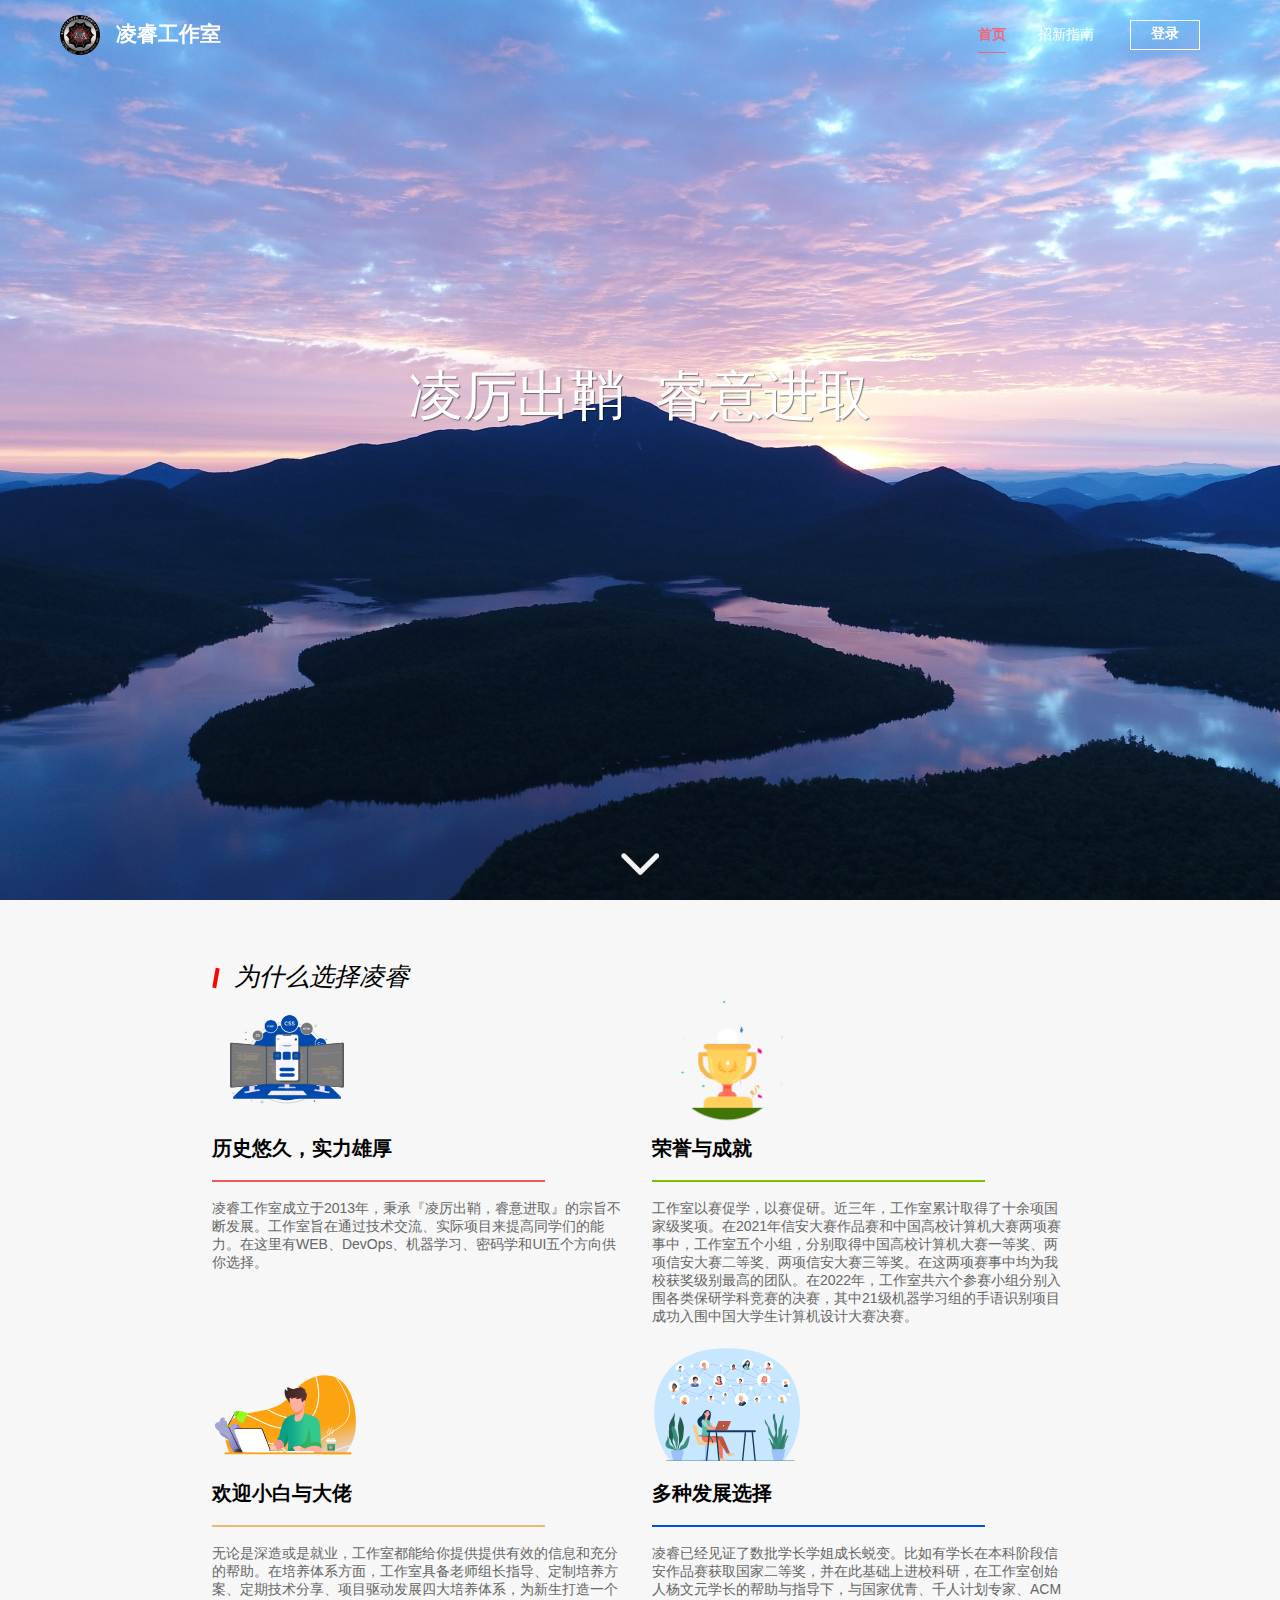
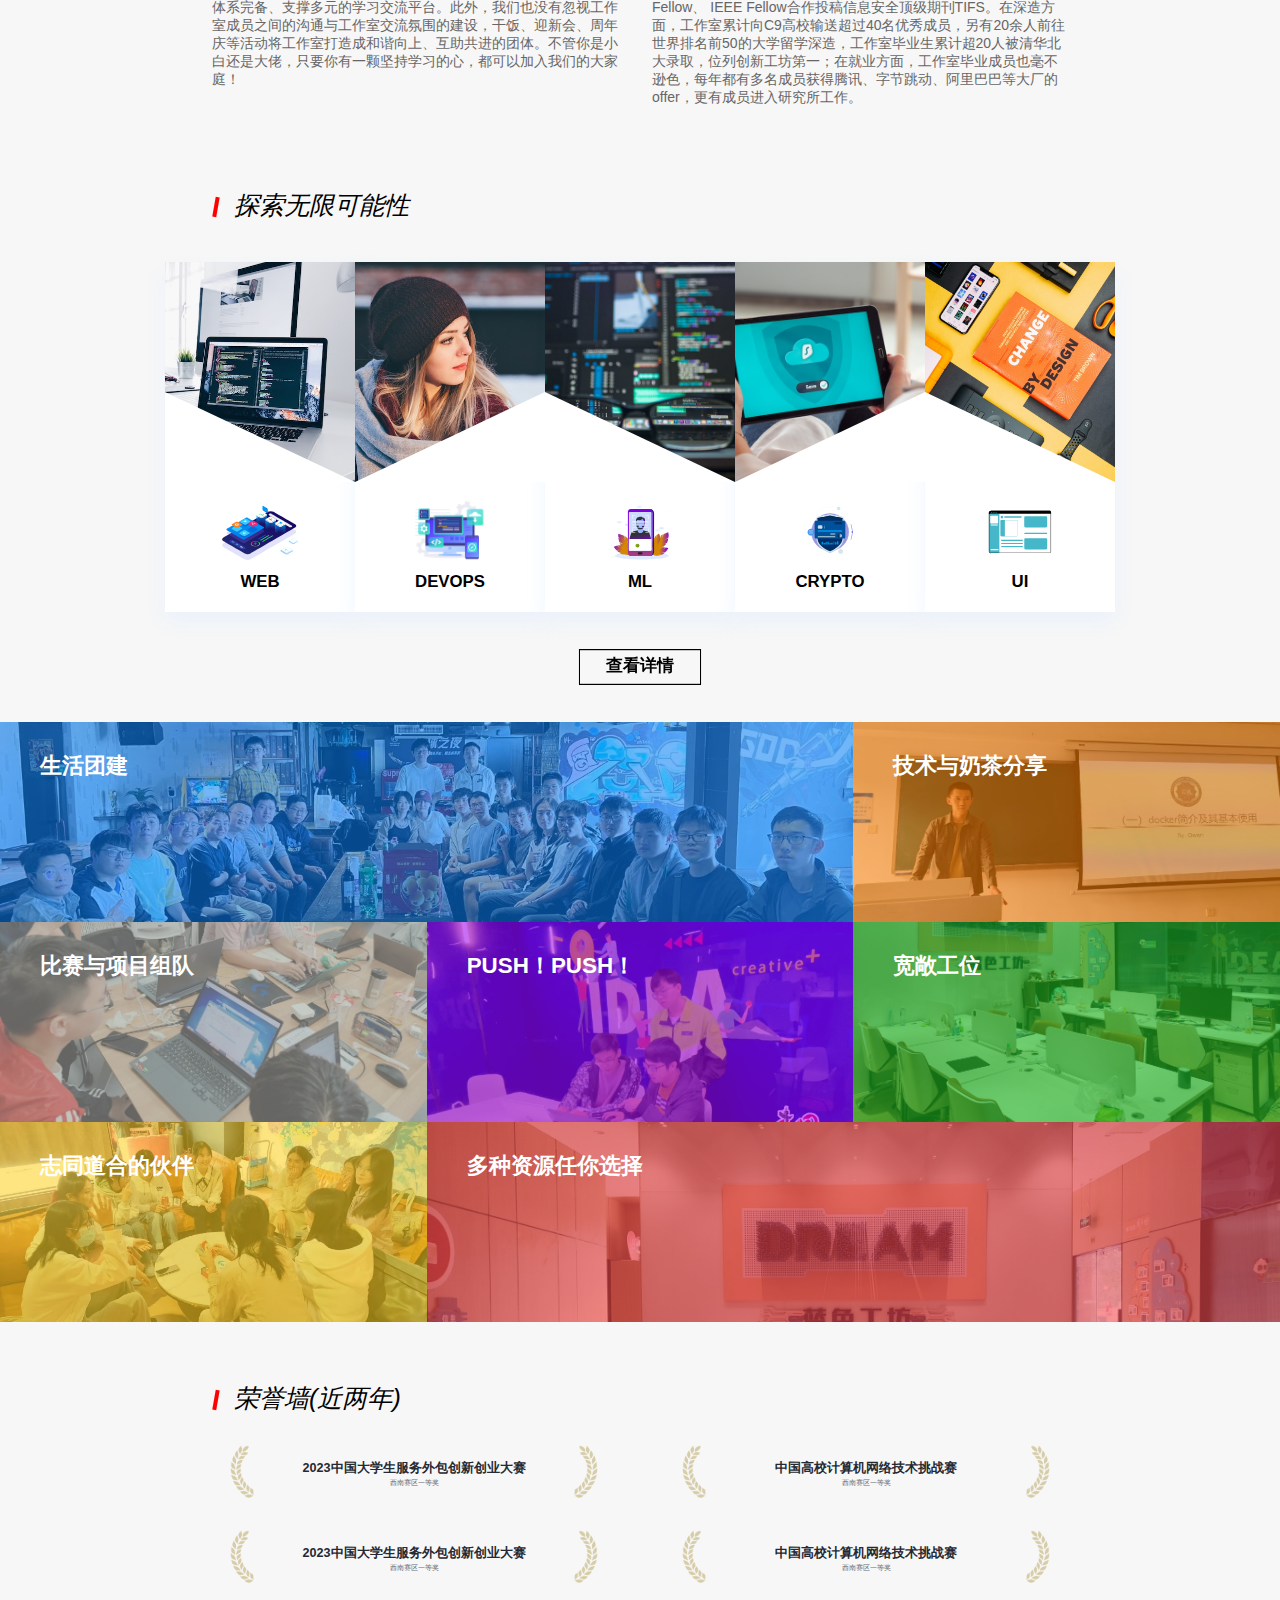
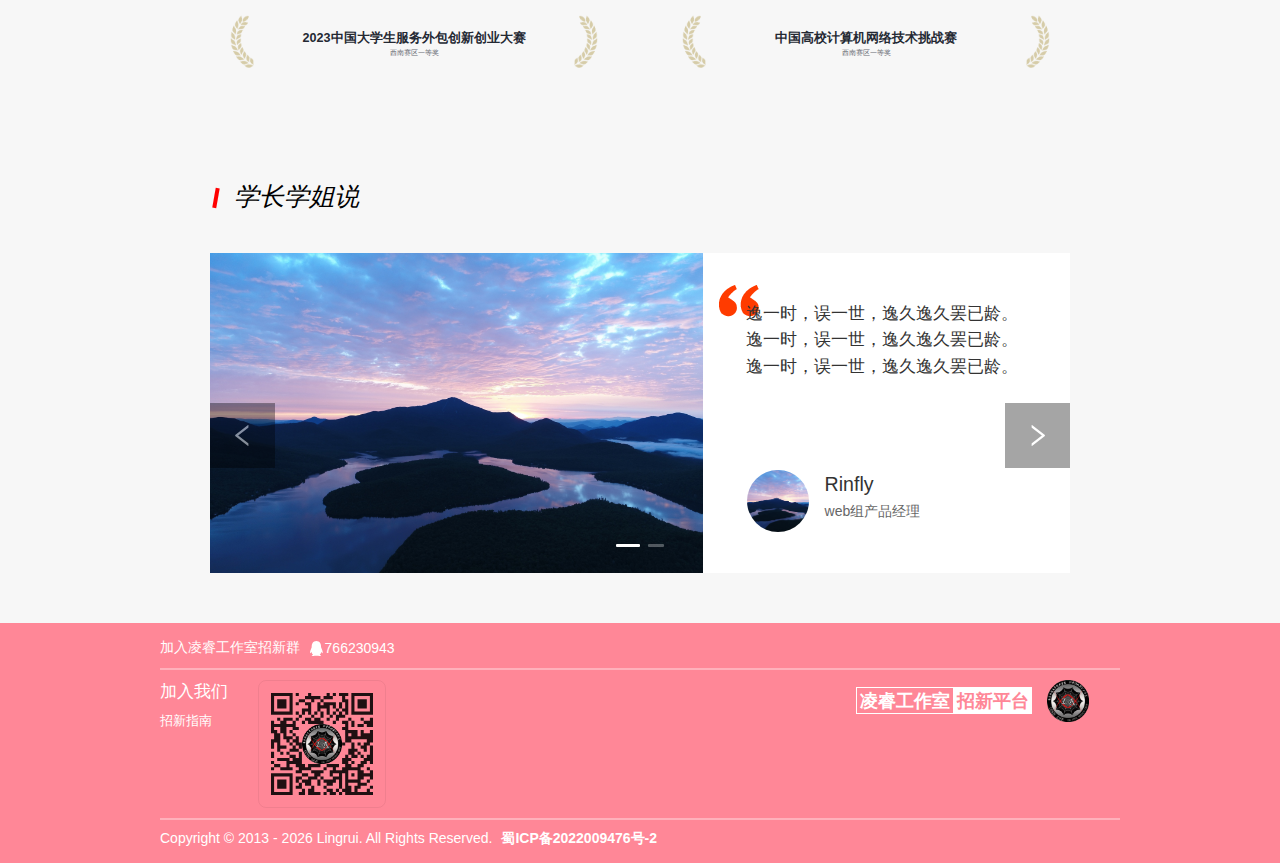
==== index.html @ 9cdd66d9 "1" ====
<!doctype html>
<html lang="en">

<head>
    <meta charset="UTF-8">
    <link rel="icon" type="image/png" href="/index/images/logo.png">
    <meta name="viewport" content="width=device-width,initial-scale=1,user-scalable=0,maximum-scale=1">
    <title>首页 | 凌睿工作室</title>
    <script type="module" crossorigin src="/index/static/js/--5e376394.js"></script>
    <link rel="stylesheet" href="/index/static/css/index.css">
</head>

<body>
    <div id="app"></div>
    <script>window.__moduleName = 'index';
        window.__withBanner = true;</script>
</body>

</html>
---- index/static/css/index.css ----
@charset "UTF-8";.banner{margin-top:-70px;width:100%;height:100vh;object-fit:cover}.loading-wrapper[data-v-9905aa59]{overflow:hidden;position:fixed;top:0;left:0;right:0;bottom:0;width:100%;height:100%;z-index:9999;background:rgba(255,255,255,.85);display:flex;align-items:center;justify-content:center}.loading-wrapper .loading-main-wrapper div[data-v-9905aa59]{width:100%;text-align:center;font-size:1.5rem;font-weight:500;color:#333;margin-top:-40px}a[data-v-44ec1cc5]{color:#000c17;text-decoration:none}a[data-v-44ec1cc5]:hover{color:#f86176!important;text-decoration:none}.container[data-v-44ec1cc5]{display:flex;height:70px;align-items:center;padding:0 20px;width:100%;z-index:9999;transition:all .3s ease-in-out;transition-delay:.1s;background:transparent}.logo[data-v-44ec1cc5]{font-size:1.5rem;font-weight:700;color:transparent;background-image:[object Object];background-clip:text;-webkit-background-clip:text}.logo .logo-icon[data-v-44ec1cc5]{margin-right:10px;height:40px}.container.wrapper[data-v-44ec1cc5]{width:100%;display:flex;justify-content:center;align-items:center;max-width:100%!important}div.container.placeholder[data-v-44ec1cc5]{pointer-events:none}div.container[data-v-44ec1cc5]{min-width:950px;max-width:1200px;margin:auto}.menu[data-v-44ec1cc5]{margin-left:auto;list-style:none;display:flex}.menu-item[data-v-44ec1cc5]{display:block;margin:0 16px;position:relative}.user-info[data-v-44ec1cc5]{position:relative;margin:0 20px}.login-link[data-v-44ec1cc5]{font-size:14px;font-weight:700;border:1px solid;padding:4px 20px;height:30px;width:70px;transition:all .5s ease-in-out;overflow:hidden;position:relative;display:block}.login-link[data-v-44ec1cc5]:hover{cursor:pointer;color:#fff!important;border-image:radial-gradient(circle 70px at 19.2% 64.8%,#fe3e65 9.7%,#a61892 91.3%) 1 1!important}.login-link[data-v-44ec1cc5]:hover:after{width:120%}.login-link[data-v-44ec1cc5]:after{content:"";position:absolute;top:-11px;left:-6px;width:0;transform:rotate(16deg);height:180%;background:radial-gradient(circle 70px at 19.2% 64.8%,#fe3e65 9.7%,#a61892 91.3%);z-index:-1;transition:1s background cubic-bezier(.2,0,.2,1),1s width cubic-bezier(.2,0,.2,1);background-clip:border-box}.user-panel-link[data-v-44ec1cc5]{font-weight:700;padding:26px 0}.user-panel-link .user-avatar[data-v-44ec1cc5]{margin-right:4px;transition:all .5s ease-in-out}.user-panel-link:hover .user-avatar[data-v-44ec1cc5]{rotate:360deg}.menu-link[data-v-44ec1cc5]{transition:1s width cubic-bezier(.2,0,.2,1)}.menu-item .menu-link[data-v-44ec1cc5]{font-size:14px}.menu-item .menu-link[data-v-44ec1cc5]:hover:after{width:100%}.menu-item .menu-link[data-v-44ec1cc5]:after{content:"";position:absolute;left:0;height:1px;bottom:-9px;width:0;border-bottom:1px #f86176 solid;transform-origin:left;transition:1s width cubic-bezier(.2,0,.2,1)}.menu-item.active[data-v-44ec1cc5]{font-weight:700}.menu-item.active .menu-link[data-v-44ec1cc5]{color:#f86176!important}.menu-item.active .menu-link[data-v-44ec1cc5]:after{width:100%}.user-panel[data-v-44ec1cc5]{position:absolute;top:150%;right:0;left:auto;background:white;width:150px;transform-origin:top;animation:rotateSelectGo-44ec1cc5 .8s cubic-bezier(.165,.84,.44,1) forwards;box-shadow:0 1px 6px #0000004d}.user-panel .user-panel-item[data-v-44ec1cc5]{width:100%;padding:10px 15px;display:flex}.user-panel .user-panel-item .logout-text[data-v-44ec1cc5]{color:#f86176}.user-panel .user-panel-item[data-v-44ec1cc5]:hover{background:#e6e6e6}.user-panel .user-panel-item-text[data-v-44ec1cc5]{margin-left:auto;font-weight:700}@-webkit-keyframes rotateSelectGo-44ec1cc5{0%{transform:rotateX(-90deg);-ms-transform:rotateX(-90deg);opacity:0}to{transform:rotateX(0);-ms-transform:rotateX(0deg);opacity:1}}@keyframes rotateSelectGo-44ec1cc5{0%{transform:rotateX(-90deg);-ms-transform:rotateX(-90deg);opacity:0}to{transform:rotateX(0);-ms-transform:rotateX(0deg);opacity:1}}a[data-v-95245847]{color:#000c17;text-decoration:none}a[data-v-95245847]:hover{color:#f86176!important;text-decoration:none}.container[data-v-95245847]{display:flex;height:70px;align-items:center;padding:0 20px;width:100%;z-index:9999;transition:all .3s ease-in-out;transition-delay:.1s;background:transparent}.logo[data-v-95245847]{font-size:1.5rem;font-weight:700;color:transparent;background-image:[object Object];background-clip:text;-webkit-background-clip:text}.logo .logo-icon[data-v-95245847]{margin-right:10px;height:40px}.sub-logo[data-v-95245847]{color:#f55151}.menu-list[data-v-95245847]{margin:10px 5px;padding:0 32px}.menu-list .menu-item[data-v-95245847]{font-size:1.2rem;font-weight:700;margin:30px 0;display:flex;animation-duration:.3s}.menu-list .menu-item .menu-link[data-v-95245847]{margin-left:auto}.menu-list .menu-item .logout-link[data-v-95245847]{color:#f86176}.menu-item.active .menu-link[data-v-95245847]{color:#f86176!important}.menu-button-container[data-v-95245847]{margin-left:auto}.menu-button[data-v-95245847]{animation-delay:.2s;font-size:1.5rem;padding-left:20px;margin-left:auto;animation-duration:.3s}.menu-bar[data-v-95245847]{position:fixed;background:white;top:0;width:100%;z-index:9999;transition:all 1s ease-in-out;animation-duration:.2s;box-shadow:0 1px 2px #0000001a}.user-menu-item[data-v-95245847]{margin:10px 0!important;font-size:1.5rem!important}.user-menu-item .user-icon[data-v-95245847]{color:#f86176}.user-menu-item .login-link[data-v-95245847]{font-size:1.2rem!important}.link-panel-wrapper[data-v-1af3c3ea]{display:flex;align-items:center;justify-content:center;padding:10px;gap:10px;color:#fff}.link-panel-wrapper[data-v-1af3c3ea] :where(.css-dev-only-do-not-override-eq3tly).ant-btn-default:not(:disabled):hover{color:#f86176;border-color:#f86176}.beian-link[data-v-1af3c3ea]{color:#fff;font-weight:700;margin-left:5px;text-decoration:none}.container[data-v-1af3c3ea]{padding:15px 40px;color:#fff;width:100%;background:#ff8797;display:flex;justify-content:center}.container .inner-container[data-v-1af3c3ea]{width:80%;max-width:1200px}.container .inner-container .header[data-v-1af3c3ea]{display:flex;align-items:center;flex-wrap:nowrap;width:fit-content}.container .inner-container .header[data-v-1af3c3ea]:hover{cursor:pointer;color:#ff3d3d}.container .inner-container .header .header-icon[data-v-1af3c3ea]{font-size:1.2rem;margin-top:2px}.container .inner-container .content[data-v-1af3c3ea]{display:flex;align-items:start;flex-wrap:wrap-reverse}.container .inner-container .content .qr-code[data-v-1af3c3ea]{height:100%;display:flex;align-items:center;margin:auto 30px}.container .inner-container.mobile[data-v-1af3c3ea]{width:100%}.diver[data-v-1af3c3ea]{height:0;border:.5px solid rgba(255,255,255,.35);margin:10px 0}.logo-wrapper.mobile[data-v-1af3c3ea]{font-size:1.1rem;margin:10px 0}.logo-wrapper.mobile .logo[data-v-1af3c3ea]{height:2.5rem}.logo-wrapper[data-v-1af3c3ea]{margin-left:auto;display:flex;align-items:center;min-width:264px;font-size:1.3rem}.logo-wrapper .logo[data-v-1af3c3ea]{height:3rem}.logo-wrapper .title[data-v-1af3c3ea]{padding:0 3px;font-weight:700;border:1px solid white}.logo-wrapper .subtitle[data-v-1af3c3ea]{background:white;padding:1px 3px;color:#ff8797;font-weight:700;margin-right:15px}.links[data-v-1af3c3ea]{display:flex;flex-direction:column;color:#fff}.links .link-title[data-v-1af3c3ea]{font-size:1.2rem;margin-bottom:5px}.links .link[data-v-1af3c3ea]{margin:5px 0;color:#fff;font-weight:200;font-size:.9rem;text-decoration:none}.links .link[data-v-1af3c3ea]:hover{color:#ea0f0f}.header-container[data-v-b801e00a]{width:100%}.main-container[data-v-b801e00a]{min-width:950px;width:100%;background-color:#f7f7f7}.main-container.mobile[data-v-b801e00a]{min-width:0}.router-view[data-v-b801e00a]{width:100%}.footer-container.pc[data-v-b801e00a]{min-width:950px}html,body{width:100%;height:100%}input::-ms-clear,input::-ms-reveal{display:none}*,*:before,*:after{box-sizing:border-box}html{font-family:sans-serif;line-height:1.15;-webkit-text-size-adjust:100%;-ms-text-size-adjust:100%;-ms-overflow-style:scrollbar;-webkit-tap-highlight-color:rgba(0,0,0,0)}@-ms-viewport{width:device-width}body{margin:0}[tabindex="-1"]:focus{outline:none}hr{box-sizing:content-box;height:0;overflow:visible}h1,h2,h3,h4,h5,h6{margin-top:0;margin-bottom:.5em;font-weight:500}p{margin-top:0;margin-bottom:1em}abbr[title],abbr[data-original-title]{-webkit-text-decoration:underline dotted;text-decoration:underline;text-decoration:underline dotted;border-bottom:0;cursor:help}address{margin-bottom:1em;font-style:normal;line-height:inherit}input[type=text],input[type=password],input[type=number],textarea{-webkit-appearance:none}ol,ul,dl{margin-top:0;margin-bottom:1em}ol ol,ul ul,ol ul,ul ol{margin-bottom:0}dt{font-weight:500}dd{margin-bottom:.5em;margin-left:0}blockquote{margin:0 0 1em}dfn{font-style:italic}b,strong{font-weight:bolder}small{font-size:80%}sub,sup{position:relative;font-size:75%;line-height:0;vertical-align:baseline}sub{bottom:-.25em}sup{top:-.5em}pre,code,kbd,samp{font-size:1em;font-family:SFMono-Regular,Consolas,Liberation Mono,Menlo,Courier,monospace}pre{margin-top:0;margin-bottom:1em;overflow:auto}figure{margin:0 0 1em}img{vertical-align:middle;border-style:none}a,area,button,[role=button],input:not([type=range]),label,select,summary,textarea{touch-action:manipulation}table{border-collapse:collapse}caption{padding-top:.75em;padding-bottom:.3em;text-align:left;caption-side:bottom}input,button,select,optgroup,textarea{margin:0;color:inherit;font-size:inherit;font-family:inherit;line-height:inherit}button,input{overflow:visible}button,select{text-transform:none}button,html [type=button],[type=reset],[type=submit]{-webkit-appearance:button}button::-moz-focus-inner,[type=button]::-moz-focus-inner,[type=reset]::-moz-focus-inner,[type=submit]::-moz-focus-inner{padding:0;border-style:none}input[type=radio],input[type=checkbox]{box-sizing:border-box;padding:0}input[type=date],input[type=time],input[type=datetime-local],input[type=month]{-webkit-appearance:listbox}textarea{overflow:auto;resize:vertical}fieldset{min-width:0;margin:0;padding:0;border:0}legend{display:block;width:100%;max-width:100%;margin-bottom:.5em;padding:0;color:inherit;font-size:1.5em;line-height:inherit;white-space:normal}progress{vertical-align:baseline}[type=number]::-webkit-inner-spin-button,[type=number]::-webkit-outer-spin-button{height:auto}[type=search]{outline-offset:-2px;-webkit-appearance:none}[type=search]::-webkit-search-cancel-button,[type=search]::-webkit-search-decoration{-webkit-appearance:none}::-webkit-file-upload-button{font:inherit;-webkit-appearance:button}output{display:inline-block}summary{display:list-item}template{display:none}[hidden]{display:none!important}mark{padding:.2em;background-color:#feffe6}html{line-height:normal!important;font-size:14px}html .ant-input,html .ant-input-affix-wrapper{border-radius:0!important}.grecaptcha-badge{visibility:hidden!important}/*!
 * animate.css - https://animate.style/
 * Version - 4.1.1
 * Licensed under the MIT license - http://opensource.org/licenses/MIT
 *
 * Copyright (c) 2020 Animate.css
 */:root{--animate-duration: 1s;--animate-delay: 1s;--animate-repeat: 1}.animate__animated{-webkit-animation-duration:1s;animation-duration:1s;-webkit-animation-duration:var(--animate-duration);animation-duration:var(--animate-duration);-webkit-animation-fill-mode:both;animation-fill-mode:both}.animate__animated.animate__infinite{-webkit-animation-iteration-count:infinite;animation-iteration-count:infinite}.animate__animated.animate__repeat-1{-webkit-animation-iteration-count:1;animation-iteration-count:1;-webkit-animation-iteration-count:var(--animate-repeat);animation-iteration-count:var(--animate-repeat)}.animate__animated.animate__repeat-2{-webkit-animation-iteration-count:2;animation-iteration-count:2;-webkit-animation-iteration-count:calc(var(--animate-repeat) * 2);animation-iteration-count:calc(var(--animate-repeat) * 2)}.animate__animated.animate__repeat-3{-webkit-animation-iteration-count:3;animation-iteration-count:3;-webkit-animation-iteration-count:calc(var(--animate-repeat) * 3);animation-iteration-count:calc(var(--animate-repeat) * 3)}.animate__animated.animate__delay-1s{-webkit-animation-delay:1s;animation-delay:1s;-webkit-animation-delay:var(--animate-delay);animation-delay:var(--animate-delay)}.animate__animated.animate__delay-2s{-webkit-animation-delay:2s;animation-delay:2s;-webkit-animation-delay:calc(var(--animate-delay) * 2);animation-delay:calc(var(--animate-delay) * 2)}.animate__animated.animate__delay-3s{-webkit-animation-delay:3s;animation-delay:3s;-webkit-animation-delay:calc(var(--animate-delay) * 3);animation-delay:calc(var(--animate-delay) * 3)}.animate__animated.animate__delay-4s{-webkit-animation-delay:4s;animation-delay:4s;-webkit-animation-delay:calc(var(--animate-delay) * 4);animation-delay:calc(var(--animate-delay) * 4)}.animate__animated.animate__delay-5s{-webkit-animation-delay:5s;animation-delay:5s;-webkit-animation-delay:calc(var(--animate-delay) * 5);animation-delay:calc(var(--animate-delay) * 5)}.animate__animated.animate__faster{-webkit-animation-duration:.5s;animation-duration:.5s;-webkit-animation-duration:calc(var(--animate-duration) / 2);animation-duration:calc(var(--animate-duration) / 2)}.animate__animated.animate__fast{-webkit-animation-duration:.8s;animation-duration:.8s;-webkit-animation-duration:calc(var(--animate-duration) * .8);animation-duration:calc(var(--animate-duration) * .8)}.animate__animated.animate__slow{-webkit-animation-duration:2s;animation-duration:2s;-webkit-animation-duration:calc(var(--animate-duration) * 2);animation-duration:calc(var(--animate-duration) * 2)}.animate__animated.animate__slower{-webkit-animation-duration:3s;animation-duration:3s;-webkit-animation-duration:calc(var(--animate-duration) * 3);animation-duration:calc(var(--animate-duration) * 3)}@media print,(prefers-reduced-motion: reduce){.animate__animated{-webkit-animation-duration:1ms!important;animation-duration:1ms!important;-webkit-transition-duration:1ms!important;transition-duration:1ms!important;-webkit-animation-iteration-count:1!important;animation-iteration-count:1!important}.animate__animated[class*=Out]{opacity:0}}@-webkit-keyframes bounce{0%,20%,53%,to{-webkit-animation-timing-function:cubic-bezier(.215,.61,.355,1);animation-timing-function:cubic-bezier(.215,.61,.355,1);-webkit-transform:translate3d(0,0,0);transform:translateZ(0)}40%,43%{-webkit-animation-timing-function:cubic-bezier(.755,.05,.855,.06);animation-timing-function:cubic-bezier(.755,.05,.855,.06);-webkit-transform:translate3d(0,-30px,0) scaleY(1.1);transform:translate3d(0,-30px,0) scaleY(1.1)}70%{-webkit-animation-timing-function:cubic-bezier(.755,.05,.855,.06);animation-timing-function:cubic-bezier(.755,.05,.855,.06);-webkit-transform:translate3d(0,-15px,0) scaleY(1.05);transform:translate3d(0,-15px,0) scaleY(1.05)}80%{-webkit-transition-timing-function:cubic-bezier(.215,.61,.355,1);transition-timing-function:cubic-bezier(.215,.61,.355,1);-webkit-transform:translate3d(0,0,0) scaleY(.95);transform:translateZ(0) scaleY(.95)}90%{-webkit-transform:translate3d(0,-4px,0) scaleY(1.02);transform:translate3d(0,-4px,0) scaleY(1.02)}}@keyframes bounce{0%,20%,53%,to{-webkit-animation-timing-function:cubic-bezier(.215,.61,.355,1);animation-timing-function:cubic-bezier(.215,.61,.355,1);-webkit-transform:translate3d(0,0,0);transform:translateZ(0)}40%,43%{-webkit-animation-timing-function:cubic-bezier(.755,.05,.855,.06);animation-timing-function:cubic-bezier(.755,.05,.855,.06);-webkit-transform:translate3d(0,-30px,0) scaleY(1.1);transform:translate3d(0,-30px,0) scaleY(1.1)}70%{-webkit-animation-timing-function:cubic-bezier(.755,.05,.855,.06);animation-timing-function:cubic-bezier(.755,.05,.855,.06);-webkit-transform:translate3d(0,-15px,0) scaleY(1.05);transform:translate3d(0,-15px,0) scaleY(1.05)}80%{-webkit-transition-timing-function:cubic-bezier(.215,.61,.355,1);transition-timing-function:cubic-bezier(.215,.61,.355,1);-webkit-transform:translate3d(0,0,0) scaleY(.95);transform:translateZ(0) scaleY(.95)}90%{-webkit-transform:translate3d(0,-4px,0) scaleY(1.02);transform:translate3d(0,-4px,0) scaleY(1.02)}}.animate__bounce{-webkit-animation-name:bounce;animation-name:bounce;-webkit-transform-origin:center bottom;transform-origin:center bottom}@-webkit-keyframes flash{0%,50%,to{opacity:1}25%,75%{opacity:0}}@keyframes flash{0%,50%,to{opacity:1}25%,75%{opacity:0}}.animate__flash{-webkit-animation-name:flash;animation-name:flash}@-webkit-keyframes pulse{0%{-webkit-transform:scale3d(1,1,1);transform:scaleZ(1)}50%{-webkit-transform:scale3d(1.05,1.05,1.05);transform:scale3d(1.05,1.05,1.05)}to{-webkit-transform:scale3d(1,1,1);transform:scaleZ(1)}}@keyframes pulse{0%{-webkit-transform:scale3d(1,1,1);transform:scaleZ(1)}50%{-webkit-transform:scale3d(1.05,1.05,1.05);transform:scale3d(1.05,1.05,1.05)}to{-webkit-transform:scale3d(1,1,1);transform:scaleZ(1)}}.animate__pulse{-webkit-animation-name:pulse;animation-name:pulse;-webkit-animation-timing-function:ease-in-out;animation-timing-function:ease-in-out}@-webkit-keyframes rubberBand{0%{-webkit-transform:scale3d(1,1,1);transform:scaleZ(1)}30%{-webkit-transform:scale3d(1.25,.75,1);transform:scale3d(1.25,.75,1)}40%{-webkit-transform:scale3d(.75,1.25,1);transform:scale3d(.75,1.25,1)}50%{-webkit-transform:scale3d(1.15,.85,1);transform:scale3d(1.15,.85,1)}65%{-webkit-transform:scale3d(.95,1.05,1);transform:scale3d(.95,1.05,1)}75%{-webkit-transform:scale3d(1.05,.95,1);transform:scale3d(1.05,.95,1)}to{-webkit-transform:scale3d(1,1,1);transform:scaleZ(1)}}@keyframes rubberBand{0%{-webkit-transform:scale3d(1,1,1);transform:scaleZ(1)}30%{-webkit-transform:scale3d(1.25,.75,1);transform:scale3d(1.25,.75,1)}40%{-webkit-transform:scale3d(.75,1.25,1);transform:scale3d(.75,1.25,1)}50%{-webkit-transform:scale3d(1.15,.85,1);transform:scale3d(1.15,.85,1)}65%{-webkit-transform:scale3d(.95,1.05,1);transform:scale3d(.95,1.05,1)}75%{-webkit-transform:scale3d(1.05,.95,1);transform:scale3d(1.05,.95,1)}to{-webkit-transform:scale3d(1,1,1);transform:scaleZ(1)}}.animate__rubberBand{-webkit-animation-name:rubberBand;animation-name:rubberBand}@-webkit-keyframes shakeX{0%,to{-webkit-transform:translate3d(0,0,0);transform:translateZ(0)}10%,30%,50%,70%,90%{-webkit-transform:translate3d(-10px,0,0);transform:translate3d(-10px,0,0)}20%,40%,60%,80%{-webkit-transform:translate3d(10px,0,0);transform:translate3d(10px,0,0)}}@keyframes shakeX{0%,to{-webkit-transform:translate3d(0,0,0);transform:translateZ(0)}10%,30%,50%,70%,90%{-webkit-transform:translate3d(-10px,0,0);transform:translate3d(-10px,0,0)}20%,40%,60%,80%{-webkit-transform:translate3d(10px,0,0);transform:translate3d(10px,0,0)}}.animate__shakeX{-webkit-animation-name:shakeX;animation-name:shakeX}@-webkit-keyframes shakeY{0%,to{-webkit-transform:translate3d(0,0,0);transform:translateZ(0)}10%,30%,50%,70%,90%{-webkit-transform:translate3d(0,-10px,0);transform:translate3d(0,-10px,0)}20%,40%,60%,80%{-webkit-transform:translate3d(0,10px,0);transform:translate3d(0,10px,0)}}@keyframes shakeY{0%,to{-webkit-transform:translate3d(0,0,0);transform:translateZ(0)}10%,30%,50%,70%,90%{-webkit-transform:translate3d(0,-10px,0);transform:translate3d(0,-10px,0)}20%,40%,60%,80%{-webkit-transform:translate3d(0,10px,0);transform:translate3d(0,10px,0)}}.animate__shakeY{-webkit-animation-name:shakeY;animation-name:shakeY}@-webkit-keyframes headShake{0%{-webkit-transform:translateX(0);transform:translate(0)}6.5%{-webkit-transform:translateX(-6px) rotateY(-9deg);transform:translate(-6px) rotateY(-9deg)}18.5%{-webkit-transform:translateX(5px) rotateY(7deg);transform:translate(5px) rotateY(7deg)}31.5%{-webkit-transform:translateX(-3px) rotateY(-5deg);transform:translate(-3px) rotateY(-5deg)}43.5%{-webkit-transform:translateX(2px) rotateY(3deg);transform:translate(2px) rotateY(3deg)}50%{-webkit-transform:translateX(0);transform:translate(0)}}@keyframes headShake{0%{-webkit-transform:translateX(0);transform:translate(0)}6.5%{-webkit-transform:translateX(-6px) rotateY(-9deg);transform:translate(-6px) rotateY(-9deg)}18.5%{-webkit-transform:translateX(5px) rotateY(7deg);transform:translate(5px) rotateY(7deg)}31.5%{-webkit-transform:translateX(-3px) rotateY(-5deg);transform:translate(-3px) rotateY(-5deg)}43.5%{-webkit-transform:translateX(2px) rotateY(3deg);transform:translate(2px) rotateY(3deg)}50%{-webkit-transform:translateX(0);transform:translate(0)}}.animate__headShake{-webkit-animation-timing-function:ease-in-out;animation-timing-function:ease-in-out;-webkit-animation-name:headShake;animation-name:headShake}@-webkit-keyframes swing{20%{-webkit-transform:rotate3d(0,0,1,15deg);transform:rotate3d(0,0,1,15deg)}40%{-webkit-transform:rotate3d(0,0,1,-10deg);transform:rotate3d(0,0,1,-10deg)}60%{-webkit-transform:rotate3d(0,0,1,5deg);transform:rotate3d(0,0,1,5deg)}80%{-webkit-transform:rotate3d(0,0,1,-5deg);transform:rotate3d(0,0,1,-5deg)}to{-webkit-transform:rotate3d(0,0,1,0deg);transform:rotate3d(0,0,1,0)}}@keyframes swing{20%{-webkit-transform:rotate3d(0,0,1,15deg);transform:rotate3d(0,0,1,15deg)}40%{-webkit-transform:rotate3d(0,0,1,-10deg);transform:rotate3d(0,0,1,-10deg)}60%{-webkit-transform:rotate3d(0,0,1,5deg);transform:rotate3d(0,0,1,5deg)}80%{-webkit-transform:rotate3d(0,0,1,-5deg);transform:rotate3d(0,0,1,-5deg)}to{-webkit-transform:rotate3d(0,0,1,0deg);transform:rotate3d(0,0,1,0)}}.animate__swing{-webkit-transform-origin:top center;transform-origin:top center;-webkit-animation-name:swing;animation-name:swing}@-webkit-keyframes tada{0%{-webkit-transform:scale3d(1,1,1);transform:scaleZ(1)}10%,20%{-webkit-transform:scale3d(.9,.9,.9) rotate3d(0,0,1,-3deg);transform:scale3d(.9,.9,.9) rotate3d(0,0,1,-3deg)}30%,50%,70%,90%{-webkit-transform:scale3d(1.1,1.1,1.1) rotate3d(0,0,1,3deg);transform:scale3d(1.1,1.1,1.1) rotate3d(0,0,1,3deg)}40%,60%,80%{-webkit-transform:scale3d(1.1,1.1,1.1) rotate3d(0,0,1,-3deg);transform:scale3d(1.1,1.1,1.1) rotate3d(0,0,1,-3deg)}to{-webkit-transform:scale3d(1,1,1);transform:scaleZ(1)}}@keyframes tada{0%{-webkit-transform:scale3d(1,1,1);transform:scaleZ(1)}10%,20%{-webkit-transform:scale3d(.9,.9,.9) rotate3d(0,0,1,-3deg);transform:scale3d(.9,.9,.9) rotate3d(0,0,1,-3deg)}30%,50%,70%,90%{-webkit-transform:scale3d(1.1,1.1,1.1) rotate3d(0,0,1,3deg);transform:scale3d(1.1,1.1,1.1) rotate3d(0,0,1,3deg)}40%,60%,80%{-webkit-transform:scale3d(1.1,1.1,1.1) rotate3d(0,0,1,-3deg);transform:scale3d(1.1,1.1,1.1) rotate3d(0,0,1,-3deg)}to{-webkit-transform:scale3d(1,1,1);transform:scaleZ(1)}}.animate__tada{-webkit-animation-name:tada;animation-name:tada}@-webkit-keyframes wobble{0%{-webkit-transform:translate3d(0,0,0);transform:translateZ(0)}15%{-webkit-transform:translate3d(-25%,0,0) rotate3d(0,0,1,-5deg);transform:translate3d(-25%,0,0) rotate3d(0,0,1,-5deg)}30%{-webkit-transform:translate3d(20%,0,0) rotate3d(0,0,1,3deg);transform:translate3d(20%,0,0) rotate3d(0,0,1,3deg)}45%{-webkit-transform:translate3d(-15%,0,0) rotate3d(0,0,1,-3deg);transform:translate3d(-15%,0,0) rotate3d(0,0,1,-3deg)}60%{-webkit-transform:translate3d(10%,0,0) rotate3d(0,0,1,2deg);transform:translate3d(10%,0,0) rotate3d(0,0,1,2deg)}75%{-webkit-transform:translate3d(-5%,0,0) rotate3d(0,0,1,-1deg);transform:translate3d(-5%,0,0) rotate3d(0,0,1,-1deg)}to{-webkit-transform:translate3d(0,0,0);transform:translateZ(0)}}@keyframes wobble{0%{-webkit-transform:translate3d(0,0,0);transform:translateZ(0)}15%{-webkit-transform:translate3d(-25%,0,0) rotate3d(0,0,1,-5deg);transform:translate3d(-25%,0,0) rotate3d(0,0,1,-5deg)}30%{-webkit-transform:translate3d(20%,0,0) rotate3d(0,0,1,3deg);transform:translate3d(20%,0,0) rotate3d(0,0,1,3deg)}45%{-webkit-transform:translate3d(-15%,0,0) rotate3d(0,0,1,-3deg);transform:translate3d(-15%,0,0) rotate3d(0,0,1,-3deg)}60%{-webkit-transform:translate3d(10%,0,0) rotate3d(0,0,1,2deg);transform:translate3d(10%,0,0) rotate3d(0,0,1,2deg)}75%{-webkit-transform:translate3d(-5%,0,0) rotate3d(0,0,1,-1deg);transform:translate3d(-5%,0,0) rotate3d(0,0,1,-1deg)}to{-webkit-transform:translate3d(0,0,0);transform:translateZ(0)}}.animate__wobble{-webkit-animation-name:wobble;animation-name:wobble}@-webkit-keyframes jello{0%,11.1%,to{-webkit-transform:translate3d(0,0,0);transform:translateZ(0)}22.2%{-webkit-transform:skewX(-12.5deg) skewY(-12.5deg);transform:skew(-12.5deg) skewY(-12.5deg)}33.3%{-webkit-transform:skewX(6.25deg) skewY(6.25deg);transform:skew(6.25deg) skewY(6.25deg)}44.4%{-webkit-transform:skewX(-3.125deg) skewY(-3.125deg);transform:skew(-3.125deg) skewY(-3.125deg)}55.5%{-webkit-transform:skewX(1.5625deg) skewY(1.5625deg);transform:skew(1.5625deg) skewY(1.5625deg)}66.6%{-webkit-transform:skewX(-.78125deg) skewY(-.78125deg);transform:skew(-.78125deg) skewY(-.78125deg)}77.7%{-webkit-transform:skewX(.390625deg) skewY(.390625deg);transform:skew(.390625deg) skewY(.390625deg)}88.8%{-webkit-transform:skewX(-.1953125deg) skewY(-.1953125deg);transform:skew(-.1953125deg) skewY(-.1953125deg)}}@keyframes jello{0%,11.1%,to{-webkit-transform:translate3d(0,0,0);transform:translateZ(0)}22.2%{-webkit-transform:skewX(-12.5deg) skewY(-12.5deg);transform:skew(-12.5deg) skewY(-12.5deg)}33.3%{-webkit-transform:skewX(6.25deg) skewY(6.25deg);transform:skew(6.25deg) skewY(6.25deg)}44.4%{-webkit-transform:skewX(-3.125deg) skewY(-3.125deg);transform:skew(-3.125deg) skewY(-3.125deg)}55.5%{-webkit-transform:skewX(1.5625deg) skewY(1.5625deg);transform:skew(1.5625deg) skewY(1.5625deg)}66.6%{-webkit-transform:skewX(-.78125deg) skewY(-.78125deg);transform:skew(-.78125deg) skewY(-.78125deg)}77.7%{-webkit-transform:skewX(.390625deg) skewY(.390625deg);transform:skew(.390625deg) skewY(.390625deg)}88.8%{-webkit-transform:skewX(-.1953125deg) skewY(-.1953125deg);transform:skew(-.1953125deg) skewY(-.1953125deg)}}.animate__jello{-webkit-animation-name:jello;animation-name:jello;-webkit-transform-origin:center;transform-origin:center}@-webkit-keyframes heartBeat{0%{-webkit-transform:scale(1);transform:scale(1)}14%{-webkit-transform:scale(1.3);transform:scale(1.3)}28%{-webkit-transform:scale(1);transform:scale(1)}42%{-webkit-transform:scale(1.3);transform:scale(1.3)}70%{-webkit-transform:scale(1);transform:scale(1)}}@keyframes heartBeat{0%{-webkit-transform:scale(1);transform:scale(1)}14%{-webkit-transform:scale(1.3);transform:scale(1.3)}28%{-webkit-transform:scale(1);transform:scale(1)}42%{-webkit-transform:scale(1.3);transform:scale(1.3)}70%{-webkit-transform:scale(1);transform:scale(1)}}.animate__heartBeat{-webkit-animation-name:heartBeat;animation-name:heartBeat;-webkit-animation-duration:1.3s;animation-duration:1.3s;-webkit-animation-duration:calc(var(--animate-duration) * 1.3);animation-duration:calc(var(--animate-duration) * 1.3);-webkit-animation-timing-function:ease-in-out;animation-timing-function:ease-in-out}@-webkit-keyframes backInDown{0%{-webkit-transform:translateY(-1200px) scale(.7);transform:translateY(-1200px) scale(.7);opacity:.7}80%{-webkit-transform:translateY(0px) scale(.7);transform:translateY(0) scale(.7);opacity:.7}to{-webkit-transform:scale(1);transform:scale(1);opacity:1}}@keyframes backInDown{0%{-webkit-transform:translateY(-1200px) scale(.7);transform:translateY(-1200px) scale(.7);opacity:.7}80%{-webkit-transform:translateY(0px) scale(.7);transform:translateY(0) scale(.7);opacity:.7}to{-webkit-transform:scale(1);transform:scale(1);opacity:1}}.animate__backInDown{-webkit-animation-name:backInDown;animation-name:backInDown}@-webkit-keyframes backInLeft{0%{-webkit-transform:translateX(-2000px) scale(.7);transform:translate(-2000px) scale(.7);opacity:.7}80%{-webkit-transform:translateX(0px) scale(.7);transform:translate(0) scale(.7);opacity:.7}to{-webkit-transform:scale(1);transform:scale(1);opacity:1}}@keyframes backInLeft{0%{-webkit-transform:translateX(-2000px) scale(.7);transform:translate(-2000px) scale(.7);opacity:.7}80%{-webkit-transform:translateX(0px) scale(.7);transform:translate(0) scale(.7);opacity:.7}to{-webkit-transform:scale(1);transform:scale(1);opacity:1}}.animate__backInLeft{-webkit-animation-name:backInLeft;animation-name:backInLeft}@-webkit-keyframes backInRight{0%{-webkit-transform:translateX(2000px) scale(.7);transform:translate(2000px) scale(.7);opacity:.7}80%{-webkit-transform:translateX(0px) scale(.7);transform:translate(0) scale(.7);opacity:.7}to{-webkit-transform:scale(1);transform:scale(1);opacity:1}}@keyframes backInRight{0%{-webkit-transform:translateX(2000px) scale(.7);transform:translate(2000px) scale(.7);opacity:.7}80%{-webkit-transform:translateX(0px) scale(.7);transform:translate(0) scale(.7);opacity:.7}to{-webkit-transform:scale(1);transform:scale(1);opacity:1}}.animate__backInRight{-webkit-animation-name:backInRight;animation-name:backInRight}@-webkit-keyframes backInUp{0%{-webkit-transform:translateY(1200px) scale(.7);transform:translateY(1200px) scale(.7);opacity:.7}80%{-webkit-transform:translateY(0px) scale(.7);transform:translateY(0) scale(.7);opacity:.7}to{-webkit-transform:scale(1);transform:scale(1);opacity:1}}@keyframes backInUp{0%{-webkit-transform:translateY(1200px) scale(.7);transform:translateY(1200px) scale(.7);opacity:.7}80%{-webkit-transform:translateY(0px) scale(.7);transform:translateY(0) scale(.7);opacity:.7}to{-webkit-transform:scale(1);transform:scale(1);opacity:1}}.animate__backInUp{-webkit-animation-name:backInUp;animation-name:backInUp}@-webkit-keyframes backOutDown{0%{-webkit-transform:scale(1);transform:scale(1);opacity:1}20%{-webkit-transform:translateY(0px) scale(.7);transform:translateY(0) scale(.7);opacity:.7}to{-webkit-transform:translateY(700px) scale(.7);transform:translateY(700px) scale(.7);opacity:.7}}@keyframes backOutDown{0%{-webkit-transform:scale(1);transform:scale(1);opacity:1}20%{-webkit-transform:translateY(0px) scale(.7);transform:translateY(0) scale(.7);opacity:.7}to{-webkit-transform:translateY(700px) scale(.7);transform:translateY(700px) scale(.7);opacity:.7}}.animate__backOutDown{-webkit-animation-name:backOutDown;animation-name:backOutDown}@-webkit-keyframes backOutLeft{0%{-webkit-transform:scale(1);transform:scale(1);opacity:1}20%{-webkit-transform:translateX(0px) scale(.7);transform:translate(0) scale(.7);opacity:.7}to{-webkit-transform:translateX(-2000px) scale(.7);transform:translate(-2000px) scale(.7);opacity:.7}}@keyframes backOutLeft{0%{-webkit-transform:scale(1);transform:scale(1);opacity:1}20%{-webkit-transform:translateX(0px) scale(.7);transform:translate(0) scale(.7);opacity:.7}to{-webkit-transform:translateX(-2000px) scale(.7);transform:translate(-2000px) scale(.7);opacity:.7}}.animate__backOutLeft{-webkit-animation-name:backOutLeft;animation-name:backOutLeft}@-webkit-keyframes backOutRight{0%{-webkit-transform:scale(1);transform:scale(1);opacity:1}20%{-webkit-transform:translateX(0px) scale(.7);transform:translate(0) scale(.7);opacity:.7}to{-webkit-transform:translateX(2000px) scale(.7);transform:translate(2000px) scale(.7);opacity:.7}}@keyframes backOutRight{0%{-webkit-transform:scale(1);transform:scale(1);opacity:1}20%{-webkit-transform:translateX(0px) scale(.7);transform:translate(0) scale(.7);opacity:.7}to{-webkit-transform:translateX(2000px) scale(.7);transform:translate(2000px) scale(.7);opacity:.7}}.animate__backOutRight{-webkit-animation-name:backOutRight;animation-name:backOutRight}@-webkit-keyframes backOutUp{0%{-webkit-transform:scale(1);transform:scale(1);opacity:1}20%{-webkit-transform:translateY(0px) scale(.7);transform:translateY(0) scale(.7);opacity:.7}to{-webkit-transform:translateY(-700px) scale(.7);transform:translateY(-700px) scale(.7);opacity:.7}}@keyframes backOutUp{0%{-webkit-transform:scale(1);transform:scale(1);opacity:1}20%{-webkit-transform:translateY(0px) scale(.7);transform:translateY(0) scale(.7);opacity:.7}to{-webkit-transform:translateY(-700px) scale(.7);transform:translateY(-700px) scale(.7);opacity:.7}}.animate__backOutUp{-webkit-animation-name:backOutUp;animation-name:backOutUp}@-webkit-keyframes bounceIn{0%,20%,40%,60%,80%,to{-webkit-animation-timing-function:cubic-bezier(.215,.61,.355,1);animation-timing-function:cubic-bezier(.215,.61,.355,1)}0%{opacity:0;-webkit-transform:scale3d(.3,.3,.3);transform:scale3d(.3,.3,.3)}20%{-webkit-transform:scale3d(1.1,1.1,1.1);transform:scale3d(1.1,1.1,1.1)}40%{-webkit-transform:scale3d(.9,.9,.9);transform:scale3d(.9,.9,.9)}60%{opacity:1;-webkit-transform:scale3d(1.03,1.03,1.03);transform:scale3d(1.03,1.03,1.03)}80%{-webkit-transform:scale3d(.97,.97,.97);transform:scale3d(.97,.97,.97)}to{opacity:1;-webkit-transform:scale3d(1,1,1);transform:scaleZ(1)}}@keyframes bounceIn{0%,20%,40%,60%,80%,to{-webkit-animation-timing-function:cubic-bezier(.215,.61,.355,1);animation-timing-function:cubic-bezier(.215,.61,.355,1)}0%{opacity:0;-webkit-transform:scale3d(.3,.3,.3);transform:scale3d(.3,.3,.3)}20%{-webkit-transform:scale3d(1.1,1.1,1.1);transform:scale3d(1.1,1.1,1.1)}40%{-webkit-transform:scale3d(.9,.9,.9);transform:scale3d(.9,.9,.9)}60%{opacity:1;-webkit-transform:scale3d(1.03,1.03,1.03);transform:scale3d(1.03,1.03,1.03)}80%{-webkit-transform:scale3d(.97,.97,.97);transform:scale3d(.97,.97,.97)}to{opacity:1;-webkit-transform:scale3d(1,1,1);transform:scaleZ(1)}}.animate__bounceIn{-webkit-animation-duration:.75s;animation-duration:.75s;-webkit-animation-duration:calc(var(--animate-duration) * .75);animation-duration:calc(var(--animate-duration) * .75);-webkit-animation-name:bounceIn;animation-name:bounceIn}@-webkit-keyframes bounceInDown{0%,60%,75%,90%,to{-webkit-animation-timing-function:cubic-bezier(.215,.61,.355,1);animation-timing-function:cubic-bezier(.215,.61,.355,1)}0%{opacity:0;-webkit-transform:translate3d(0,-3000px,0) scaleY(3);transform:translate3d(0,-3000px,0) scaleY(3)}60%{opacity:1;-webkit-transform:translate3d(0,25px,0) scaleY(.9);transform:translate3d(0,25px,0) scaleY(.9)}75%{-webkit-transform:translate3d(0,-10px,0) scaleY(.95);transform:translate3d(0,-10px,0) scaleY(.95)}90%{-webkit-transform:translate3d(0,5px,0) scaleY(.985);transform:translate3d(0,5px,0) scaleY(.985)}to{-webkit-transform:translate3d(0,0,0);transform:translateZ(0)}}@keyframes bounceInDown{0%,60%,75%,90%,to{-webkit-animation-timing-function:cubic-bezier(.215,.61,.355,1);animation-timing-function:cubic-bezier(.215,.61,.355,1)}0%{opacity:0;-webkit-transform:translate3d(0,-3000px,0) scaleY(3);transform:translate3d(0,-3000px,0) scaleY(3)}60%{opacity:1;-webkit-transform:translate3d(0,25px,0) scaleY(.9);transform:translate3d(0,25px,0) scaleY(.9)}75%{-webkit-transform:translate3d(0,-10px,0) scaleY(.95);transform:translate3d(0,-10px,0) scaleY(.95)}90%{-webkit-transform:translate3d(0,5px,0) scaleY(.985);transform:translate3d(0,5px,0) scaleY(.985)}to{-webkit-transform:translate3d(0,0,0);transform:translateZ(0)}}.animate__bounceInDown{-webkit-animation-name:bounceInDown;animation-name:bounceInDown}@-webkit-keyframes bounceInLeft{0%,60%,75%,90%,to{-webkit-animation-timing-function:cubic-bezier(.215,.61,.355,1);animation-timing-function:cubic-bezier(.215,.61,.355,1)}0%{opacity:0;-webkit-transform:translate3d(-3000px,0,0) scaleX(3);transform:translate3d(-3000px,0,0) scaleX(3)}60%{opacity:1;-webkit-transform:translate3d(25px,0,0) scaleX(1);transform:translate3d(25px,0,0) scaleX(1)}75%{-webkit-transform:translate3d(-10px,0,0) scaleX(.98);transform:translate3d(-10px,0,0) scaleX(.98)}90%{-webkit-transform:translate3d(5px,0,0) scaleX(.995);transform:translate3d(5px,0,0) scaleX(.995)}to{-webkit-transform:translate3d(0,0,0);transform:translateZ(0)}}@keyframes bounceInLeft{0%,60%,75%,90%,to{-webkit-animation-timing-function:cubic-bezier(.215,.61,.355,1);animation-timing-function:cubic-bezier(.215,.61,.355,1)}0%{opacity:0;-webkit-transform:translate3d(-3000px,0,0) scaleX(3);transform:translate3d(-3000px,0,0) scaleX(3)}60%{opacity:1;-webkit-transform:translate3d(25px,0,0) scaleX(1);transform:translate3d(25px,0,0) scaleX(1)}75%{-webkit-transform:translate3d(-10px,0,0) scaleX(.98);transform:translate3d(-10px,0,0) scaleX(.98)}90%{-webkit-transform:translate3d(5px,0,0) scaleX(.995);transform:translate3d(5px,0,0) scaleX(.995)}to{-webkit-transform:translate3d(0,0,0);transform:translateZ(0)}}.animate__bounceInLeft{-webkit-animation-name:bounceInLeft;animation-name:bounceInLeft}@-webkit-keyframes bounceInRight{0%,60%,75%,90%,to{-webkit-animation-timing-function:cubic-bezier(.215,.61,.355,1);animation-timing-function:cubic-bezier(.215,.61,.355,1)}0%{opacity:0;-webkit-transform:translate3d(3000px,0,0) scaleX(3);transform:translate3d(3000px,0,0) scaleX(3)}60%{opacity:1;-webkit-transform:translate3d(-25px,0,0) scaleX(1);transform:translate3d(-25px,0,0) scaleX(1)}75%{-webkit-transform:translate3d(10px,0,0) scaleX(.98);transform:translate3d(10px,0,0) scaleX(.98)}90%{-webkit-transform:translate3d(-5px,0,0) scaleX(.995);transform:translate3d(-5px,0,0) scaleX(.995)}to{-webkit-transform:translate3d(0,0,0);transform:translateZ(0)}}@keyframes bounceInRight{0%,60%,75%,90%,to{-webkit-animation-timing-function:cubic-bezier(.215,.61,.355,1);animation-timing-function:cubic-bezier(.215,.61,.355,1)}0%{opacity:0;-webkit-transform:translate3d(3000px,0,0) scaleX(3);transform:translate3d(3000px,0,0) scaleX(3)}60%{opacity:1;-webkit-transform:translate3d(-25px,0,0) scaleX(1);transform:translate3d(-25px,0,0) scaleX(1)}75%{-webkit-transform:translate3d(10px,0,0) scaleX(.98);transform:translate3d(10px,0,0) scaleX(.98)}90%{-webkit-transform:translate3d(-5px,0,0) scaleX(.995);transform:translate3d(-5px,0,0) scaleX(.995)}to{-webkit-transform:translate3d(0,0,0);transform:translateZ(0)}}.animate__bounceInRight{-webkit-animation-name:bounceInRight;animation-name:bounceInRight}@-webkit-keyframes bounceInUp{0%,60%,75%,90%,to{-webkit-animation-timing-function:cubic-bezier(.215,.61,.355,1);animation-timing-function:cubic-bezier(.215,.61,.355,1)}0%{opacity:0;-webkit-transform:translate3d(0,3000px,0) scaleY(5);transform:translate3d(0,3000px,0) scaleY(5)}60%{opacity:1;-webkit-transform:translate3d(0,-20px,0) scaleY(.9);transform:translate3d(0,-20px,0) scaleY(.9)}75%{-webkit-transform:translate3d(0,10px,0) scaleY(.95);transform:translate3d(0,10px,0) scaleY(.95)}90%{-webkit-transform:translate3d(0,-5px,0) scaleY(.985);transform:translate3d(0,-5px,0) scaleY(.985)}to{-webkit-transform:translate3d(0,0,0);transform:translateZ(0)}}@keyframes bounceInUp{0%,60%,75%,90%,to{-webkit-animation-timing-function:cubic-bezier(.215,.61,.355,1);animation-timing-function:cubic-bezier(.215,.61,.355,1)}0%{opacity:0;-webkit-transform:translate3d(0,3000px,0) scaleY(5);transform:translate3d(0,3000px,0) scaleY(5)}60%{opacity:1;-webkit-transform:translate3d(0,-20px,0) scaleY(.9);transform:translate3d(0,-20px,0) scaleY(.9)}75%{-webkit-transform:translate3d(0,10px,0) scaleY(.95);transform:translate3d(0,10px,0) scaleY(.95)}90%{-webkit-transform:translate3d(0,-5px,0) scaleY(.985);transform:translate3d(0,-5px,0) scaleY(.985)}to{-webkit-transform:translate3d(0,0,0);transform:translateZ(0)}}.animate__bounceInUp{-webkit-animation-name:bounceInUp;animation-name:bounceInUp}@-webkit-keyframes bounceOut{20%{-webkit-transform:scale3d(.9,.9,.9);transform:scale3d(.9,.9,.9)}50%,55%{opacity:1;-webkit-transform:scale3d(1.1,1.1,1.1);transform:scale3d(1.1,1.1,1.1)}to{opacity:0;-webkit-transform:scale3d(.3,.3,.3);transform:scale3d(.3,.3,.3)}}@keyframes bounceOut{20%{-webkit-transform:scale3d(.9,.9,.9);transform:scale3d(.9,.9,.9)}50%,55%{opacity:1;-webkit-transform:scale3d(1.1,1.1,1.1);transform:scale3d(1.1,1.1,1.1)}to{opacity:0;-webkit-transform:scale3d(.3,.3,.3);transform:scale3d(.3,.3,.3)}}.animate__bounceOut{-webkit-animation-duration:.75s;animation-duration:.75s;-webkit-animation-duration:calc(var(--animate-duration) * .75);animation-duration:calc(var(--animate-duration) * .75);-webkit-animation-name:bounceOut;animation-name:bounceOut}@-webkit-keyframes bounceOutDown{20%{-webkit-transform:translate3d(0,10px,0) scaleY(.985);transform:translate3d(0,10px,0) scaleY(.985)}40%,45%{opacity:1;-webkit-transform:translate3d(0,-20px,0) scaleY(.9);transform:translate3d(0,-20px,0) scaleY(.9)}to{opacity:0;-webkit-transform:translate3d(0,2000px,0) scaleY(3);transform:translate3d(0,2000px,0) scaleY(3)}}@keyframes bounceOutDown{20%{-webkit-transform:translate3d(0,10px,0) scaleY(.985);transform:translate3d(0,10px,0) scaleY(.985)}40%,45%{opacity:1;-webkit-transform:translate3d(0,-20px,0) scaleY(.9);transform:translate3d(0,-20px,0) scaleY(.9)}to{opacity:0;-webkit-transform:translate3d(0,2000px,0) scaleY(3);transform:translate3d(0,2000px,0) scaleY(3)}}.animate__bounceOutDown{-webkit-animation-name:bounceOutDown;animation-name:bounceOutDown}@-webkit-keyframes bounceOutLeft{20%{opacity:1;-webkit-transform:translate3d(20px,0,0) scaleX(.9);transform:translate3d(20px,0,0) scaleX(.9)}to{opacity:0;-webkit-transform:translate3d(-2000px,0,0) scaleX(2);transform:translate3d(-2000px,0,0) scaleX(2)}}@keyframes bounceOutLeft{20%{opacity:1;-webkit-transform:translate3d(20px,0,0) scaleX(.9);transform:translate3d(20px,0,0) scaleX(.9)}to{opacity:0;-webkit-transform:translate3d(-2000px,0,0) scaleX(2);transform:translate3d(-2000px,0,0) scaleX(2)}}.animate__bounceOutLeft{-webkit-animation-name:bounceOutLeft;animation-name:bounceOutLeft}@-webkit-keyframes bounceOutRight{20%{opacity:1;-webkit-transform:translate3d(-20px,0,0) scaleX(.9);transform:translate3d(-20px,0,0) scaleX(.9)}to{opacity:0;-webkit-transform:translate3d(2000px,0,0) scaleX(2);transform:translate3d(2000px,0,0) scaleX(2)}}@keyframes bounceOutRight{20%{opacity:1;-webkit-transform:translate3d(-20px,0,0) scaleX(.9);transform:translate3d(-20px,0,0) scaleX(.9)}to{opacity:0;-webkit-transform:translate3d(2000px,0,0) scaleX(2);transform:translate3d(2000px,0,0) scaleX(2)}}.animate__bounceOutRight{-webkit-animation-name:bounceOutRight;animation-name:bounceOutRight}@-webkit-keyframes bounceOutUp{20%{-webkit-transform:translate3d(0,-10px,0) scaleY(.985);transform:translate3d(0,-10px,0) scaleY(.985)}40%,45%{opacity:1;-webkit-transform:translate3d(0,20px,0) scaleY(.9);transform:translate3d(0,20px,0) scaleY(.9)}to{opacity:0;-webkit-transform:translate3d(0,-2000px,0) scaleY(3);transform:translate3d(0,-2000px,0) scaleY(3)}}@keyframes bounceOutUp{20%{-webkit-transform:translate3d(0,-10px,0) scaleY(.985);transform:translate3d(0,-10px,0) scaleY(.985)}40%,45%{opacity:1;-webkit-transform:translate3d(0,20px,0) scaleY(.9);transform:translate3d(0,20px,0) scaleY(.9)}to{opacity:0;-webkit-transform:translate3d(0,-2000px,0) scaleY(3);transform:translate3d(0,-2000px,0) scaleY(3)}}.animate__bounceOutUp{-webkit-animation-name:bounceOutUp;animation-name:bounceOutUp}@-webkit-keyframes fadeIn{0%{opacity:0}to{opacity:1}}@keyframes fadeIn{0%{opacity:0}to{opacity:1}}.animate__fadeIn{-webkit-animation-name:fadeIn;animation-name:fadeIn}@-webkit-keyframes fadeInDown{0%{opacity:0;-webkit-transform:translate3d(0,-100%,0);transform:translate3d(0,-100%,0)}to{opacity:1;-webkit-transform:translate3d(0,0,0);transform:translateZ(0)}}@keyframes fadeInDown{0%{opacity:0;-webkit-transform:translate3d(0,-100%,0);transform:translate3d(0,-100%,0)}to{opacity:1;-webkit-transform:translate3d(0,0,0);transform:translateZ(0)}}.animate__fadeInDown{-webkit-animation-name:fadeInDown;animation-name:fadeInDown}@-webkit-keyframes fadeInDownBig{0%{opacity:0;-webkit-transform:translate3d(0,-2000px,0);transform:translate3d(0,-2000px,0)}to{opacity:1;-webkit-transform:translate3d(0,0,0);transform:translateZ(0)}}@keyframes fadeInDownBig{0%{opacity:0;-webkit-transform:translate3d(0,-2000px,0);transform:translate3d(0,-2000px,0)}to{opacity:1;-webkit-transform:translate3d(0,0,0);transform:translateZ(0)}}.animate__fadeInDownBig{-webkit-animation-name:fadeInDownBig;animation-name:fadeInDownBig}@-webkit-keyframes fadeInLeft{0%{opacity:0;-webkit-transform:translate3d(-100%,0,0);transform:translate3d(-100%,0,0)}to{opacity:1;-webkit-transform:translate3d(0,0,0);transform:translateZ(0)}}@keyframes fadeInLeft{0%{opacity:0;-webkit-transform:translate3d(-100%,0,0);transform:translate3d(-100%,0,0)}to{opacity:1;-webkit-transform:translate3d(0,0,0);transform:translateZ(0)}}.animate__fadeInLeft{-webkit-animation-name:fadeInLeft;animation-name:fadeInLeft}@-webkit-keyframes fadeInLeftBig{0%{opacity:0;-webkit-transform:translate3d(-2000px,0,0);transform:translate3d(-2000px,0,0)}to{opacity:1;-webkit-transform:translate3d(0,0,0);transform:translateZ(0)}}@keyframes fadeInLeftBig{0%{opacity:0;-webkit-transform:translate3d(-2000px,0,0);transform:translate3d(-2000px,0,0)}to{opacity:1;-webkit-transform:translate3d(0,0,0);transform:translateZ(0)}}.animate__fadeInLeftBig{-webkit-animation-name:fadeInLeftBig;animation-name:fadeInLeftBig}@-webkit-keyframes fadeInRight{0%{opacity:0;-webkit-transform:translate3d(100%,0,0);transform:translate3d(100%,0,0)}to{opacity:1;-webkit-transform:translate3d(0,0,0);transform:translateZ(0)}}@keyframes fadeInRight{0%{opacity:0;-webkit-transform:translate3d(100%,0,0);transform:translate3d(100%,0,0)}to{opacity:1;-webkit-transform:translate3d(0,0,0);transform:translateZ(0)}}.animate__fadeInRight{-webkit-animation-name:fadeInRight;animation-name:fadeInRight}@-webkit-keyframes fadeInRightBig{0%{opacity:0;-webkit-transform:translate3d(2000px,0,0);transform:translate3d(2000px,0,0)}to{opacity:1;-webkit-transform:translate3d(0,0,0);transform:translateZ(0)}}@keyframes fadeInRightBig{0%{opacity:0;-webkit-transform:translate3d(2000px,0,0);transform:translate3d(2000px,0,0)}to{opacity:1;-webkit-transform:translate3d(0,0,0);transform:translateZ(0)}}.animate__fadeInRightBig{-webkit-animation-name:fadeInRightBig;animation-name:fadeInRightBig}@-webkit-keyframes fadeInUp{0%{opacity:0;-webkit-transform:translate3d(0,100%,0);transform:translate3d(0,100%,0)}to{opacity:1;-webkit-transform:translate3d(0,0,0);transform:translateZ(0)}}@keyframes fadeInUp{0%{opacity:0;-webkit-transform:translate3d(0,100%,0);transform:translate3d(0,100%,0)}to{opacity:1;-webkit-transform:translate3d(0,0,0);transform:translateZ(0)}}.animate__fadeInUp{-webkit-animation-name:fadeInUp;animation-name:fadeInUp}@-webkit-keyframes fadeInUpBig{0%{opacity:0;-webkit-transform:translate3d(0,2000px,0);transform:translate3d(0,2000px,0)}to{opacity:1;-webkit-transform:translate3d(0,0,0);transform:translateZ(0)}}@keyframes fadeInUpBig{0%{opacity:0;-webkit-transform:translate3d(0,2000px,0);transform:translate3d(0,2000px,0)}to{opacity:1;-webkit-transform:translate3d(0,0,0);transform:translateZ(0)}}.animate__fadeInUpBig{-webkit-animation-name:fadeInUpBig;animation-name:fadeInUpBig}@-webkit-keyframes fadeInTopLeft{0%{opacity:0;-webkit-transform:translate3d(-100%,-100%,0);transform:translate3d(-100%,-100%,0)}to{opacity:1;-webkit-transform:translate3d(0,0,0);transform:translateZ(0)}}@keyframes fadeInTopLeft{0%{opacity:0;-webkit-transform:translate3d(-100%,-100%,0);transform:translate3d(-100%,-100%,0)}to{opacity:1;-webkit-transform:translate3d(0,0,0);transform:translateZ(0)}}.animate__fadeInTopLeft{-webkit-animation-name:fadeInTopLeft;animation-name:fadeInTopLeft}@-webkit-keyframes fadeInTopRight{0%{opacity:0;-webkit-transform:translate3d(100%,-100%,0);transform:translate3d(100%,-100%,0)}to{opacity:1;-webkit-transform:translate3d(0,0,0);transform:translateZ(0)}}@keyframes fadeInTopRight{0%{opacity:0;-webkit-transform:translate3d(100%,-100%,0);transform:translate3d(100%,-100%,0)}to{opacity:1;-webkit-transform:translate3d(0,0,0);transform:translateZ(0)}}.animate__fadeInTopRight{-webkit-animation-name:fadeInTopRight;animation-name:fadeInTopRight}@-webkit-keyframes fadeInBottomLeft{0%{opacity:0;-webkit-transform:translate3d(-100%,100%,0);transform:translate3d(-100%,100%,0)}to{opacity:1;-webkit-transform:translate3d(0,0,0);transform:translateZ(0)}}@keyframes fadeInBottomLeft{0%{opacity:0;-webkit-transform:translate3d(-100%,100%,0);transform:translate3d(-100%,100%,0)}to{opacity:1;-webkit-transform:translate3d(0,0,0);transform:translateZ(0)}}.animate__fadeInBottomLeft{-webkit-animation-name:fadeInBottomLeft;animation-name:fadeInBottomLeft}@-webkit-keyframes fadeInBottomRight{0%{opacity:0;-webkit-transform:translate3d(100%,100%,0);transform:translate3d(100%,100%,0)}to{opacity:1;-webkit-transform:translate3d(0,0,0);transform:translateZ(0)}}@keyframes fadeInBottomRight{0%{opacity:0;-webkit-transform:translate3d(100%,100%,0);transform:translate3d(100%,100%,0)}to{opacity:1;-webkit-transform:translate3d(0,0,0);transform:translateZ(0)}}.animate__fadeInBottomRight{-webkit-animation-name:fadeInBottomRight;animation-name:fadeInBottomRight}@-webkit-keyframes fadeOut{0%{opacity:1}to{opacity:0}}@keyframes fadeOut{0%{opacity:1}to{opacity:0}}.animate__fadeOut{-webkit-animation-name:fadeOut;animation-name:fadeOut}@-webkit-keyframes fadeOutDown{0%{opacity:1}to{opacity:0;-webkit-transform:translate3d(0,100%,0);transform:translate3d(0,100%,0)}}@keyframes fadeOutDown{0%{opacity:1}to{opacity:0;-webkit-transform:translate3d(0,100%,0);transform:translate3d(0,100%,0)}}.animate__fadeOutDown{-webkit-animation-name:fadeOutDown;animation-name:fadeOutDown}@-webkit-keyframes fadeOutDownBig{0%{opacity:1}to{opacity:0;-webkit-transform:translate3d(0,2000px,0);transform:translate3d(0,2000px,0)}}@keyframes fadeOutDownBig{0%{opacity:1}to{opacity:0;-webkit-transform:translate3d(0,2000px,0);transform:translate3d(0,2000px,0)}}.animate__fadeOutDownBig{-webkit-animation-name:fadeOutDownBig;animation-name:fadeOutDownBig}@-webkit-keyframes fadeOutLeft{0%{opacity:1}to{opacity:0;-webkit-transform:translate3d(-100%,0,0);transform:translate3d(-100%,0,0)}}@keyframes fadeOutLeft{0%{opacity:1}to{opacity:0;-webkit-transform:translate3d(-100%,0,0);transform:translate3d(-100%,0,0)}}.animate__fadeOutLeft{-webkit-animation-name:fadeOutLeft;animation-name:fadeOutLeft}@-webkit-keyframes fadeOutLeftBig{0%{opacity:1}to{opacity:0;-webkit-transform:translate3d(-2000px,0,0);transform:translate3d(-2000px,0,0)}}@keyframes fadeOutLeftBig{0%{opacity:1}to{opacity:0;-webkit-transform:translate3d(-2000px,0,0);transform:translate3d(-2000px,0,0)}}.animate__fadeOutLeftBig{-webkit-animation-name:fadeOutLeftBig;animation-name:fadeOutLeftBig}@-webkit-keyframes fadeOutRight{0%{opacity:1}to{opacity:0;-webkit-transform:translate3d(100%,0,0);transform:translate3d(100%,0,0)}}@keyframes fadeOutRight{0%{opacity:1}to{opacity:0;-webkit-transform:translate3d(100%,0,0);transform:translate3d(100%,0,0)}}.animate__fadeOutRight{-webkit-animation-name:fadeOutRight;animation-name:fadeOutRight}@-webkit-keyframes fadeOutRightBig{0%{opacity:1}to{opacity:0;-webkit-transform:translate3d(2000px,0,0);transform:translate3d(2000px,0,0)}}@keyframes fadeOutRightBig{0%{opacity:1}to{opacity:0;-webkit-transform:translate3d(2000px,0,0);transform:translate3d(2000px,0,0)}}.animate__fadeOutRightBig{-webkit-animation-name:fadeOutRightBig;animation-name:fadeOutRightBig}@-webkit-keyframes fadeOutUp{0%{opacity:1}to{opacity:0;-webkit-transform:translate3d(0,-100%,0);transform:translate3d(0,-100%,0)}}@keyframes fadeOutUp{0%{opacity:1}to{opacity:0;-webkit-transform:translate3d(0,-100%,0);transform:translate3d(0,-100%,0)}}.animate__fadeOutUp{-webkit-animation-name:fadeOutUp;animation-name:fadeOutUp}@-webkit-keyframes fadeOutUpBig{0%{opacity:1}to{opacity:0;-webkit-transform:translate3d(0,-2000px,0);transform:translate3d(0,-2000px,0)}}@keyframes fadeOutUpBig{0%{opacity:1}to{opacity:0;-webkit-transform:translate3d(0,-2000px,0);transform:translate3d(0,-2000px,0)}}.animate__fadeOutUpBig{-webkit-animation-name:fadeOutUpBig;animation-name:fadeOutUpBig}@-webkit-keyframes fadeOutTopLeft{0%{opacity:1;-webkit-transform:translate3d(0,0,0);transform:translateZ(0)}to{opacity:0;-webkit-transform:translate3d(-100%,-100%,0);transform:translate3d(-100%,-100%,0)}}@keyframes fadeOutTopLeft{0%{opacity:1;-webkit-transform:translate3d(0,0,0);transform:translateZ(0)}to{opacity:0;-webkit-transform:translate3d(-100%,-100%,0);transform:translate3d(-100%,-100%,0)}}.animate__fadeOutTopLeft{-webkit-animation-name:fadeOutTopLeft;animation-name:fadeOutTopLeft}@-webkit-keyframes fadeOutTopRight{0%{opacity:1;-webkit-transform:translate3d(0,0,0);transform:translateZ(0)}to{opacity:0;-webkit-transform:translate3d(100%,-100%,0);transform:translate3d(100%,-100%,0)}}@keyframes fadeOutTopRight{0%{opacity:1;-webkit-transform:translate3d(0,0,0);transform:translateZ(0)}to{opacity:0;-webkit-transform:translate3d(100%,-100%,0);transform:translate3d(100%,-100%,0)}}.animate__fadeOutTopRight{-webkit-animation-name:fadeOutTopRight;animation-name:fadeOutTopRight}@-webkit-keyframes fadeOutBottomRight{0%{opacity:1;-webkit-transform:translate3d(0,0,0);transform:translateZ(0)}to{opacity:0;-webkit-transform:translate3d(100%,100%,0);transform:translate3d(100%,100%,0)}}@keyframes fadeOutBottomRight{0%{opacity:1;-webkit-transform:translate3d(0,0,0);transform:translateZ(0)}to{opacity:0;-webkit-transform:translate3d(100%,100%,0);transform:translate3d(100%,100%,0)}}.animate__fadeOutBottomRight{-webkit-animation-name:fadeOutBottomRight;animation-name:fadeOutBottomRight}@-webkit-keyframes fadeOutBottomLeft{0%{opacity:1;-webkit-transform:translate3d(0,0,0);transform:translateZ(0)}to{opacity:0;-webkit-transform:translate3d(-100%,100%,0);transform:translate3d(-100%,100%,0)}}@keyframes fadeOutBottomLeft{0%{opacity:1;-webkit-transform:translate3d(0,0,0);transform:translateZ(0)}to{opacity:0;-webkit-transform:translate3d(-100%,100%,0);transform:translate3d(-100%,100%,0)}}.animate__fadeOutBottomLeft{-webkit-animation-name:fadeOutBottomLeft;animation-name:fadeOutBottomLeft}@-webkit-keyframes flip{0%{-webkit-transform:perspective(400px) scale3d(1,1,1) translate3d(0,0,0) rotate3d(0,1,0,-360deg);transform:perspective(400px) scaleZ(1) translateZ(0) rotateY(-360deg);-webkit-animation-timing-function:ease-out;animation-timing-function:ease-out}40%{-webkit-transform:perspective(400px) scale3d(1,1,1) translate3d(0,0,150px) rotate3d(0,1,0,-190deg);transform:perspective(400px) scaleZ(1) translateZ(150px) rotateY(-190deg);-webkit-animation-timing-function:ease-out;animation-timing-function:ease-out}50%{-webkit-transform:perspective(400px) scale3d(1,1,1) translate3d(0,0,150px) rotate3d(0,1,0,-170deg);transform:perspective(400px) scaleZ(1) translateZ(150px) rotateY(-170deg);-webkit-animation-timing-function:ease-in;animation-timing-function:ease-in}80%{-webkit-transform:perspective(400px) scale3d(.95,.95,.95) translate3d(0,0,0) rotate3d(0,1,0,0deg);transform:perspective(400px) scale3d(.95,.95,.95) translateZ(0) rotateY(0);-webkit-animation-timing-function:ease-in;animation-timing-function:ease-in}to{-webkit-transform:perspective(400px) scale3d(1,1,1) translate3d(0,0,0) rotate3d(0,1,0,0deg);transform:perspective(400px) scaleZ(1) translateZ(0) rotateY(0);-webkit-animation-timing-function:ease-in;animation-timing-function:ease-in}}@keyframes flip{0%{-webkit-transform:perspective(400px) scale3d(1,1,1) translate3d(0,0,0) rotate3d(0,1,0,-360deg);transform:perspective(400px) scaleZ(1) translateZ(0) rotateY(-360deg);-webkit-animation-timing-function:ease-out;animation-timing-function:ease-out}40%{-webkit-transform:perspective(400px) scale3d(1,1,1) translate3d(0,0,150px) rotate3d(0,1,0,-190deg);transform:perspective(400px) scaleZ(1) translateZ(150px) rotateY(-190deg);-webkit-animation-timing-function:ease-out;animation-timing-function:ease-out}50%{-webkit-transform:perspective(400px) scale3d(1,1,1) translate3d(0,0,150px) rotate3d(0,1,0,-170deg);transform:perspective(400px) scaleZ(1) translateZ(150px) rotateY(-170deg);-webkit-animation-timing-function:ease-in;animation-timing-function:ease-in}80%{-webkit-transform:perspective(400px) scale3d(.95,.95,.95) translate3d(0,0,0) rotate3d(0,1,0,0deg);transform:perspective(400px) scale3d(.95,.95,.95) translateZ(0) rotateY(0);-webkit-animation-timing-function:ease-in;animation-timing-function:ease-in}to{-webkit-transform:perspective(400px) scale3d(1,1,1) translate3d(0,0,0) rotate3d(0,1,0,0deg);transform:perspective(400px) scaleZ(1) translateZ(0) rotateY(0);-webkit-animation-timing-function:ease-in;animation-timing-function:ease-in}}.animate__animated.animate__flip{-webkit-backface-visibility:visible;backface-visibility:visible;-webkit-animation-name:flip;animation-name:flip}@-webkit-keyframes flipInX{0%{-webkit-transform:perspective(400px) rotate3d(1,0,0,90deg);transform:perspective(400px) rotateX(90deg);-webkit-animation-timing-function:ease-in;animation-timing-function:ease-in;opacity:0}40%{-webkit-transform:perspective(400px) rotate3d(1,0,0,-20deg);transform:perspective(400px) rotateX(-20deg);-webkit-animation-timing-function:ease-in;animation-timing-function:ease-in}60%{-webkit-transform:perspective(400px) rotate3d(1,0,0,10deg);transform:perspective(400px) rotateX(10deg);opacity:1}80%{-webkit-transform:perspective(400px) rotate3d(1,0,0,-5deg);transform:perspective(400px) rotateX(-5deg)}to{-webkit-transform:perspective(400px);transform:perspective(400px)}}@keyframes flipInX{0%{-webkit-transform:perspective(400px) rotate3d(1,0,0,90deg);transform:perspective(400px) rotateX(90deg);-webkit-animation-timing-function:ease-in;animation-timing-function:ease-in;opacity:0}40%{-webkit-transform:perspective(400px) rotate3d(1,0,0,-20deg);transform:perspective(400px) rotateX(-20deg);-webkit-animation-timing-function:ease-in;animation-timing-function:ease-in}60%{-webkit-transform:perspective(400px) rotate3d(1,0,0,10deg);transform:perspective(400px) rotateX(10deg);opacity:1}80%{-webkit-transform:perspective(400px) rotate3d(1,0,0,-5deg);transform:perspective(400px) rotateX(-5deg)}to{-webkit-transform:perspective(400px);transform:perspective(400px)}}.animate__flipInX{-webkit-backface-visibility:visible!important;backface-visibility:visible!important;-webkit-animation-name:flipInX;animation-name:flipInX}@-webkit-keyframes flipInY{0%{-webkit-transform:perspective(400px) rotate3d(0,1,0,90deg);transform:perspective(400px) rotateY(90deg);-webkit-animation-timing-function:ease-in;animation-timing-function:ease-in;opacity:0}40%{-webkit-transform:perspective(400px) rotate3d(0,1,0,-20deg);transform:perspective(400px) rotateY(-20deg);-webkit-animation-timing-function:ease-in;animation-timing-function:ease-in}60%{-webkit-transform:perspective(400px) rotate3d(0,1,0,10deg);transform:perspective(400px) rotateY(10deg);opacity:1}80%{-webkit-transform:perspective(400px) rotate3d(0,1,0,-5deg);transform:perspective(400px) rotateY(-5deg)}to{-webkit-transform:perspective(400px);transform:perspective(400px)}}@keyframes flipInY{0%{-webkit-transform:perspective(400px) rotate3d(0,1,0,90deg);transform:perspective(400px) rotateY(90deg);-webkit-animation-timing-function:ease-in;animation-timing-function:ease-in;opacity:0}40%{-webkit-transform:perspective(400px) rotate3d(0,1,0,-20deg);transform:perspective(400px) rotateY(-20deg);-webkit-animation-timing-function:ease-in;animation-timing-function:ease-in}60%{-webkit-transform:perspective(400px) rotate3d(0,1,0,10deg);transform:perspective(400px) rotateY(10deg);opacity:1}80%{-webkit-transform:perspective(400px) rotate3d(0,1,0,-5deg);transform:perspective(400px) rotateY(-5deg)}to{-webkit-transform:perspective(400px);transform:perspective(400px)}}.animate__flipInY{-webkit-backface-visibility:visible!important;backface-visibility:visible!important;-webkit-animation-name:flipInY;animation-name:flipInY}@-webkit-keyframes flipOutX{0%{-webkit-transform:perspective(400px);transform:perspective(400px)}30%{-webkit-transform:perspective(400px) rotate3d(1,0,0,-20deg);transform:perspective(400px) rotateX(-20deg);opacity:1}to{-webkit-transform:perspective(400px) rotate3d(1,0,0,90deg);transform:perspective(400px) rotateX(90deg);opacity:0}}@keyframes flipOutX{0%{-webkit-transform:perspective(400px);transform:perspective(400px)}30%{-webkit-transform:perspective(400px) rotate3d(1,0,0,-20deg);transform:perspective(400px) rotateX(-20deg);opacity:1}to{-webkit-transform:perspective(400px) rotate3d(1,0,0,90deg);transform:perspective(400px) rotateX(90deg);opacity:0}}.animate__flipOutX{-webkit-animation-duration:.75s;animation-duration:.75s;-webkit-animation-duration:calc(var(--animate-duration) * .75);animation-duration:calc(var(--animate-duration) * .75);-webkit-animation-name:flipOutX;animation-name:flipOutX;-webkit-backface-visibility:visible!important;backface-visibility:visible!important}@-webkit-keyframes flipOutY{0%{-webkit-transform:perspective(400px);transform:perspective(400px)}30%{-webkit-transform:perspective(400px) rotate3d(0,1,0,-15deg);transform:perspective(400px) rotateY(-15deg);opacity:1}to{-webkit-transform:perspective(400px) rotate3d(0,1,0,90deg);transform:perspective(400px) rotateY(90deg);opacity:0}}@keyframes flipOutY{0%{-webkit-transform:perspective(400px);transform:perspective(400px)}30%{-webkit-transform:perspective(400px) rotate3d(0,1,0,-15deg);transform:perspective(400px) rotateY(-15deg);opacity:1}to{-webkit-transform:perspective(400px) rotate3d(0,1,0,90deg);transform:perspective(400px) rotateY(90deg);opacity:0}}.animate__flipOutY{-webkit-animation-duration:.75s;animation-duration:.75s;-webkit-animation-duration:calc(var(--animate-duration) * .75);animation-duration:calc(var(--animate-duration) * .75);-webkit-backface-visibility:visible!important;backface-visibility:visible!important;-webkit-animation-name:flipOutY;animation-name:flipOutY}@-webkit-keyframes lightSpeedInRight{0%{-webkit-transform:translate3d(100%,0,0) skewX(-30deg);transform:translate3d(100%,0,0) skew(-30deg);opacity:0}60%{-webkit-transform:skewX(20deg);transform:skew(20deg);opacity:1}80%{-webkit-transform:skewX(-5deg);transform:skew(-5deg)}to{-webkit-transform:translate3d(0,0,0);transform:translateZ(0)}}@keyframes lightSpeedInRight{0%{-webkit-transform:translate3d(100%,0,0) skewX(-30deg);transform:translate3d(100%,0,0) skew(-30deg);opacity:0}60%{-webkit-transform:skewX(20deg);transform:skew(20deg);opacity:1}80%{-webkit-transform:skewX(-5deg);transform:skew(-5deg)}to{-webkit-transform:translate3d(0,0,0);transform:translateZ(0)}}.animate__lightSpeedInRight{-webkit-animation-name:lightSpeedInRight;animation-name:lightSpeedInRight;-webkit-animation-timing-function:ease-out;animation-timing-function:ease-out}@-webkit-keyframes lightSpeedInLeft{0%{-webkit-transform:translate3d(-100%,0,0) skewX(30deg);transform:translate3d(-100%,0,0) skew(30deg);opacity:0}60%{-webkit-transform:skewX(-20deg);transform:skew(-20deg);opacity:1}80%{-webkit-transform:skewX(5deg);transform:skew(5deg)}to{-webkit-transform:translate3d(0,0,0);transform:translateZ(0)}}@keyframes lightSpeedInLeft{0%{-webkit-transform:translate3d(-100%,0,0) skewX(30deg);transform:translate3d(-100%,0,0) skew(30deg);opacity:0}60%{-webkit-transform:skewX(-20deg);transform:skew(-20deg);opacity:1}80%{-webkit-transform:skewX(5deg);transform:skew(5deg)}to{-webkit-transform:translate3d(0,0,0);transform:translateZ(0)}}.animate__lightSpeedInLeft{-webkit-animation-name:lightSpeedInLeft;animation-name:lightSpeedInLeft;-webkit-animation-timing-function:ease-out;animation-timing-function:ease-out}@-webkit-keyframes lightSpeedOutRight{0%{opacity:1}to{-webkit-transform:translate3d(100%,0,0) skewX(30deg);transform:translate3d(100%,0,0) skew(30deg);opacity:0}}@keyframes lightSpeedOutRight{0%{opacity:1}to{-webkit-transform:translate3d(100%,0,0) skewX(30deg);transform:translate3d(100%,0,0) skew(30deg);opacity:0}}.animate__lightSpeedOutRight{-webkit-animation-name:lightSpeedOutRight;animation-name:lightSpeedOutRight;-webkit-animation-timing-function:ease-in;animation-timing-function:ease-in}@-webkit-keyframes lightSpeedOutLeft{0%{opacity:1}to{-webkit-transform:translate3d(-100%,0,0) skewX(-30deg);transform:translate3d(-100%,0,0) skew(-30deg);opacity:0}}@keyframes lightSpeedOutLeft{0%{opacity:1}to{-webkit-transform:translate3d(-100%,0,0) skewX(-30deg);transform:translate3d(-100%,0,0) skew(-30deg);opacity:0}}.animate__lightSpeedOutLeft{-webkit-animation-name:lightSpeedOutLeft;animation-name:lightSpeedOutLeft;-webkit-animation-timing-function:ease-in;animation-timing-function:ease-in}@-webkit-keyframes rotateIn{0%{-webkit-transform:rotate3d(0,0,1,-200deg);transform:rotate3d(0,0,1,-200deg);opacity:0}to{-webkit-transform:translate3d(0,0,0);transform:translateZ(0);opacity:1}}@keyframes rotateIn{0%{-webkit-transform:rotate3d(0,0,1,-200deg);transform:rotate3d(0,0,1,-200deg);opacity:0}to{-webkit-transform:translate3d(0,0,0);transform:translateZ(0);opacity:1}}.animate__rotateIn{-webkit-animation-name:rotateIn;animation-name:rotateIn;-webkit-transform-origin:center;transform-origin:center}@-webkit-keyframes rotateInDownLeft{0%{-webkit-transform:rotate3d(0,0,1,-45deg);transform:rotate3d(0,0,1,-45deg);opacity:0}to{-webkit-transform:translate3d(0,0,0);transform:translateZ(0);opacity:1}}@keyframes rotateInDownLeft{0%{-webkit-transform:rotate3d(0,0,1,-45deg);transform:rotate3d(0,0,1,-45deg);opacity:0}to{-webkit-transform:translate3d(0,0,0);transform:translateZ(0);opacity:1}}.animate__rotateInDownLeft{-webkit-animation-name:rotateInDownLeft;animation-name:rotateInDownLeft;-webkit-transform-origin:left bottom;transform-origin:left bottom}@-webkit-keyframes rotateInDownRight{0%{-webkit-transform:rotate3d(0,0,1,45deg);transform:rotate3d(0,0,1,45deg);opacity:0}to{-webkit-transform:translate3d(0,0,0);transform:translateZ(0);opacity:1}}@keyframes rotateInDownRight{0%{-webkit-transform:rotate3d(0,0,1,45deg);transform:rotate3d(0,0,1,45deg);opacity:0}to{-webkit-transform:translate3d(0,0,0);transform:translateZ(0);opacity:1}}.animate__rotateInDownRight{-webkit-animation-name:rotateInDownRight;animation-name:rotateInDownRight;-webkit-transform-origin:right bottom;transform-origin:right bottom}@-webkit-keyframes rotateInUpLeft{0%{-webkit-transform:rotate3d(0,0,1,45deg);transform:rotate3d(0,0,1,45deg);opacity:0}to{-webkit-transform:translate3d(0,0,0);transform:translateZ(0);opacity:1}}@keyframes rotateInUpLeft{0%{-webkit-transform:rotate3d(0,0,1,45deg);transform:rotate3d(0,0,1,45deg);opacity:0}to{-webkit-transform:translate3d(0,0,0);transform:translateZ(0);opacity:1}}.animate__rotateInUpLeft{-webkit-animation-name:rotateInUpLeft;animation-name:rotateInUpLeft;-webkit-transform-origin:left bottom;transform-origin:left bottom}@-webkit-keyframes rotateInUpRight{0%{-webkit-transform:rotate3d(0,0,1,-90deg);transform:rotate3d(0,0,1,-90deg);opacity:0}to{-webkit-transform:translate3d(0,0,0);transform:translateZ(0);opacity:1}}@keyframes rotateInUpRight{0%{-webkit-transform:rotate3d(0,0,1,-90deg);transform:rotate3d(0,0,1,-90deg);opacity:0}to{-webkit-transform:translate3d(0,0,0);transform:translateZ(0);opacity:1}}.animate__rotateInUpRight{-webkit-animation-name:rotateInUpRight;animation-name:rotateInUpRight;-webkit-transform-origin:right bottom;transform-origin:right bottom}@-webkit-keyframes rotateOut{0%{opacity:1}to{-webkit-transform:rotate3d(0,0,1,200deg);transform:rotate3d(0,0,1,200deg);opacity:0}}@keyframes rotateOut{0%{opacity:1}to{-webkit-transform:rotate3d(0,0,1,200deg);transform:rotate3d(0,0,1,200deg);opacity:0}}.animate__rotateOut{-webkit-animation-name:rotateOut;animation-name:rotateOut;-webkit-transform-origin:center;transform-origin:center}@-webkit-keyframes rotateOutDownLeft{0%{opacity:1}to{-webkit-transform:rotate3d(0,0,1,45deg);transform:rotate3d(0,0,1,45deg);opacity:0}}@keyframes rotateOutDownLeft{0%{opacity:1}to{-webkit-transform:rotate3d(0,0,1,45deg);transform:rotate3d(0,0,1,45deg);opacity:0}}.animate__rotateOutDownLeft{-webkit-animation-name:rotateOutDownLeft;animation-name:rotateOutDownLeft;-webkit-transform-origin:left bottom;transform-origin:left bottom}@-webkit-keyframes rotateOutDownRight{0%{opacity:1}to{-webkit-transform:rotate3d(0,0,1,-45deg);transform:rotate3d(0,0,1,-45deg);opacity:0}}@keyframes rotateOutDownRight{0%{opacity:1}to{-webkit-transform:rotate3d(0,0,1,-45deg);transform:rotate3d(0,0,1,-45deg);opacity:0}}.animate__rotateOutDownRight{-webkit-animation-name:rotateOutDownRight;animation-name:rotateOutDownRight;-webkit-transform-origin:right bottom;transform-origin:right bottom}@-webkit-keyframes rotateOutUpLeft{0%{opacity:1}to{-webkit-transform:rotate3d(0,0,1,-45deg);transform:rotate3d(0,0,1,-45deg);opacity:0}}@keyframes rotateOutUpLeft{0%{opacity:1}to{-webkit-transform:rotate3d(0,0,1,-45deg);transform:rotate3d(0,0,1,-45deg);opacity:0}}.animate__rotateOutUpLeft{-webkit-animation-name:rotateOutUpLeft;animation-name:rotateOutUpLeft;-webkit-transform-origin:left bottom;transform-origin:left bottom}@-webkit-keyframes rotateOutUpRight{0%{opacity:1}to{-webkit-transform:rotate3d(0,0,1,90deg);transform:rotate3d(0,0,1,90deg);opacity:0}}@keyframes rotateOutUpRight{0%{opacity:1}to{-webkit-transform:rotate3d(0,0,1,90deg);transform:rotate3d(0,0,1,90deg);opacity:0}}.animate__rotateOutUpRight{-webkit-animation-name:rotateOutUpRight;animation-name:rotateOutUpRight;-webkit-transform-origin:right bottom;transform-origin:right bottom}@-webkit-keyframes hinge{0%{-webkit-animation-timing-function:ease-in-out;animation-timing-function:ease-in-out}20%,60%{-webkit-transform:rotate3d(0,0,1,80deg);transform:rotate3d(0,0,1,80deg);-webkit-animation-timing-function:ease-in-out;animation-timing-function:ease-in-out}40%,80%{-webkit-transform:rotate3d(0,0,1,60deg);transform:rotate3d(0,0,1,60deg);-webkit-animation-timing-function:ease-in-out;animation-timing-function:ease-in-out;opacity:1}to{-webkit-transform:translate3d(0,700px,0);transform:translate3d(0,700px,0);opacity:0}}@keyframes hinge{0%{-webkit-animation-timing-function:ease-in-out;animation-timing-function:ease-in-out}20%,60%{-webkit-transform:rotate3d(0,0,1,80deg);transform:rotate3d(0,0,1,80deg);-webkit-animation-timing-function:ease-in-out;animation-timing-function:ease-in-out}40%,80%{-webkit-transform:rotate3d(0,0,1,60deg);transform:rotate3d(0,0,1,60deg);-webkit-animation-timing-function:ease-in-out;animation-timing-function:ease-in-out;opacity:1}to{-webkit-transform:translate3d(0,700px,0);transform:translate3d(0,700px,0);opacity:0}}.animate__hinge{-webkit-animation-duration:2s;animation-duration:2s;-webkit-animation-duration:calc(var(--animate-duration) * 2);animation-duration:calc(var(--animate-duration) * 2);-webkit-animation-name:hinge;animation-name:hinge;-webkit-transform-origin:top left;transform-origin:top left}@-webkit-keyframes jackInTheBox{0%{opacity:0;-webkit-transform:scale(.1) rotate(30deg);transform:scale(.1) rotate(30deg);-webkit-transform-origin:center bottom;transform-origin:center bottom}50%{-webkit-transform:rotate(-10deg);transform:rotate(-10deg)}70%{-webkit-transform:rotate(3deg);transform:rotate(3deg)}to{opacity:1;-webkit-transform:scale(1);transform:scale(1)}}@keyframes jackInTheBox{0%{opacity:0;-webkit-transform:scale(.1) rotate(30deg);transform:scale(.1) rotate(30deg);-webkit-transform-origin:center bottom;transform-origin:center bottom}50%{-webkit-transform:rotate(-10deg);transform:rotate(-10deg)}70%{-webkit-transform:rotate(3deg);transform:rotate(3deg)}to{opacity:1;-webkit-transform:scale(1);transform:scale(1)}}.animate__jackInTheBox{-webkit-animation-name:jackInTheBox;animation-name:jackInTheBox}@-webkit-keyframes rollIn{0%{opacity:0;-webkit-transform:translate3d(-100%,0,0) rotate3d(0,0,1,-120deg);transform:translate3d(-100%,0,0) rotate3d(0,0,1,-120deg)}to{opacity:1;-webkit-transform:translate3d(0,0,0);transform:translateZ(0)}}@keyframes rollIn{0%{opacity:0;-webkit-transform:translate3d(-100%,0,0) rotate3d(0,0,1,-120deg);transform:translate3d(-100%,0,0) rotate3d(0,0,1,-120deg)}to{opacity:1;-webkit-transform:translate3d(0,0,0);transform:translateZ(0)}}.animate__rollIn{-webkit-animation-name:rollIn;animation-name:rollIn}@-webkit-keyframes rollOut{0%{opacity:1}to{opacity:0;-webkit-transform:translate3d(100%,0,0) rotate3d(0,0,1,120deg);transform:translate3d(100%,0,0) rotate3d(0,0,1,120deg)}}@keyframes rollOut{0%{opacity:1}to{opacity:0;-webkit-transform:translate3d(100%,0,0) rotate3d(0,0,1,120deg);transform:translate3d(100%,0,0) rotate3d(0,0,1,120deg)}}.animate__rollOut{-webkit-animation-name:rollOut;animation-name:rollOut}@-webkit-keyframes zoomIn{0%{opacity:0;-webkit-transform:scale3d(.3,.3,.3);transform:scale3d(.3,.3,.3)}50%{opacity:1}}@keyframes zoomIn{0%{opacity:0;-webkit-transform:scale3d(.3,.3,.3);transform:scale3d(.3,.3,.3)}50%{opacity:1}}.animate__zoomIn{-webkit-animation-name:zoomIn;animation-name:zoomIn}@-webkit-keyframes zoomInDown{0%{opacity:0;-webkit-transform:scale3d(.1,.1,.1) translate3d(0,-1000px,0);transform:scale3d(.1,.1,.1) translate3d(0,-1000px,0);-webkit-animation-timing-function:cubic-bezier(.55,.055,.675,.19);animation-timing-function:cubic-bezier(.55,.055,.675,.19)}60%{opacity:1;-webkit-transform:scale3d(.475,.475,.475) translate3d(0,60px,0);transform:scale3d(.475,.475,.475) translate3d(0,60px,0);-webkit-animation-timing-function:cubic-bezier(.175,.885,.32,1);animation-timing-function:cubic-bezier(.175,.885,.32,1)}}@keyframes zoomInDown{0%{opacity:0;-webkit-transform:scale3d(.1,.1,.1) translate3d(0,-1000px,0);transform:scale3d(.1,.1,.1) translate3d(0,-1000px,0);-webkit-animation-timing-function:cubic-bezier(.55,.055,.675,.19);animation-timing-function:cubic-bezier(.55,.055,.675,.19)}60%{opacity:1;-webkit-transform:scale3d(.475,.475,.475) translate3d(0,60px,0);transform:scale3d(.475,.475,.475) translate3d(0,60px,0);-webkit-animation-timing-function:cubic-bezier(.175,.885,.32,1);animation-timing-function:cubic-bezier(.175,.885,.32,1)}}.animate__zoomInDown{-webkit-animation-name:zoomInDown;animation-name:zoomInDown}@-webkit-keyframes zoomInLeft{0%{opacity:0;-webkit-transform:scale3d(.1,.1,.1) translate3d(-1000px,0,0);transform:scale3d(.1,.1,.1) translate3d(-1000px,0,0);-webkit-animation-timing-function:cubic-bezier(.55,.055,.675,.19);animation-timing-function:cubic-bezier(.55,.055,.675,.19)}60%{opacity:1;-webkit-transform:scale3d(.475,.475,.475) translate3d(10px,0,0);transform:scale3d(.475,.475,.475) translate3d(10px,0,0);-webkit-animation-timing-function:cubic-bezier(.175,.885,.32,1);animation-timing-function:cubic-bezier(.175,.885,.32,1)}}@keyframes zoomInLeft{0%{opacity:0;-webkit-transform:scale3d(.1,.1,.1) translate3d(-1000px,0,0);transform:scale3d(.1,.1,.1) translate3d(-1000px,0,0);-webkit-animation-timing-function:cubic-bezier(.55,.055,.675,.19);animation-timing-function:cubic-bezier(.55,.055,.675,.19)}60%{opacity:1;-webkit-transform:scale3d(.475,.475,.475) translate3d(10px,0,0);transform:scale3d(.475,.475,.475) translate3d(10px,0,0);-webkit-animation-timing-function:cubic-bezier(.175,.885,.32,1);animation-timing-function:cubic-bezier(.175,.885,.32,1)}}.animate__zoomInLeft{-webkit-animation-name:zoomInLeft;animation-name:zoomInLeft}@-webkit-keyframes zoomInRight{0%{opacity:0;-webkit-transform:scale3d(.1,.1,.1) translate3d(1000px,0,0);transform:scale3d(.1,.1,.1) translate3d(1000px,0,0);-webkit-animation-timing-function:cubic-bezier(.55,.055,.675,.19);animation-timing-function:cubic-bezier(.55,.055,.675,.19)}60%{opacity:1;-webkit-transform:scale3d(.475,.475,.475) translate3d(-10px,0,0);transform:scale3d(.475,.475,.475) translate3d(-10px,0,0);-webkit-animation-timing-function:cubic-bezier(.175,.885,.32,1);animation-timing-function:cubic-bezier(.175,.885,.32,1)}}@keyframes zoomInRight{0%{opacity:0;-webkit-transform:scale3d(.1,.1,.1) translate3d(1000px,0,0);transform:scale3d(.1,.1,.1) translate3d(1000px,0,0);-webkit-animation-timing-function:cubic-bezier(.55,.055,.675,.19);animation-timing-function:cubic-bezier(.55,.055,.675,.19)}60%{opacity:1;-webkit-transform:scale3d(.475,.475,.475) translate3d(-10px,0,0);transform:scale3d(.475,.475,.475) translate3d(-10px,0,0);-webkit-animation-timing-function:cubic-bezier(.175,.885,.32,1);animation-timing-function:cubic-bezier(.175,.885,.32,1)}}.animate__zoomInRight{-webkit-animation-name:zoomInRight;animation-name:zoomInRight}@-webkit-keyframes zoomInUp{0%{opacity:0;-webkit-transform:scale3d(.1,.1,.1) translate3d(0,1000px,0);transform:scale3d(.1,.1,.1) translate3d(0,1000px,0);-webkit-animation-timing-function:cubic-bezier(.55,.055,.675,.19);animation-timing-function:cubic-bezier(.55,.055,.675,.19)}60%{opacity:1;-webkit-transform:scale3d(.475,.475,.475) translate3d(0,-60px,0);transform:scale3d(.475,.475,.475) translate3d(0,-60px,0);-webkit-animation-timing-function:cubic-bezier(.175,.885,.32,1);animation-timing-function:cubic-bezier(.175,.885,.32,1)}}@keyframes zoomInUp{0%{opacity:0;-webkit-transform:scale3d(.1,.1,.1) translate3d(0,1000px,0);transform:scale3d(.1,.1,.1) translate3d(0,1000px,0);-webkit-animation-timing-function:cubic-bezier(.55,.055,.675,.19);animation-timing-function:cubic-bezier(.55,.055,.675,.19)}60%{opacity:1;-webkit-transform:scale3d(.475,.475,.475) translate3d(0,-60px,0);transform:scale3d(.475,.475,.475) translate3d(0,-60px,0);-webkit-animation-timing-function:cubic-bezier(.175,.885,.32,1);animation-timing-function:cubic-bezier(.175,.885,.32,1)}}.animate__zoomInUp{-webkit-animation-name:zoomInUp;animation-name:zoomInUp}@-webkit-keyframes zoomOut{0%{opacity:1}50%{opacity:0;-webkit-transform:scale3d(.3,.3,.3);transform:scale3d(.3,.3,.3)}to{opacity:0}}@keyframes zoomOut{0%{opacity:1}50%{opacity:0;-webkit-transform:scale3d(.3,.3,.3);transform:scale3d(.3,.3,.3)}to{opacity:0}}.animate__zoomOut{-webkit-animation-name:zoomOut;animation-name:zoomOut}@-webkit-keyframes zoomOutDown{40%{opacity:1;-webkit-transform:scale3d(.475,.475,.475) translate3d(0,-60px,0);transform:scale3d(.475,.475,.475) translate3d(0,-60px,0);-webkit-animation-timing-function:cubic-bezier(.55,.055,.675,.19);animation-timing-function:cubic-bezier(.55,.055,.675,.19)}to{opacity:0;-webkit-transform:scale3d(.1,.1,.1) translate3d(0,2000px,0);transform:scale3d(.1,.1,.1) translate3d(0,2000px,0);-webkit-animation-timing-function:cubic-bezier(.175,.885,.32,1);animation-timing-function:cubic-bezier(.175,.885,.32,1)}}@keyframes zoomOutDown{40%{opacity:1;-webkit-transform:scale3d(.475,.475,.475) translate3d(0,-60px,0);transform:scale3d(.475,.475,.475) translate3d(0,-60px,0);-webkit-animation-timing-function:cubic-bezier(.55,.055,.675,.19);animation-timing-function:cubic-bezier(.55,.055,.675,.19)}to{opacity:0;-webkit-transform:scale3d(.1,.1,.1) translate3d(0,2000px,0);transform:scale3d(.1,.1,.1) translate3d(0,2000px,0);-webkit-animation-timing-function:cubic-bezier(.175,.885,.32,1);animation-timing-function:cubic-bezier(.175,.885,.32,1)}}.animate__zoomOutDown{-webkit-animation-name:zoomOutDown;animation-name:zoomOutDown;-webkit-transform-origin:center bottom;transform-origin:center bottom}@-webkit-keyframes zoomOutLeft{40%{opacity:1;-webkit-transform:scale3d(.475,.475,.475) translate3d(42px,0,0);transform:scale3d(.475,.475,.475) translate3d(42px,0,0)}to{opacity:0;-webkit-transform:scale(.1) translate3d(-2000px,0,0);transform:scale(.1) translate3d(-2000px,0,0)}}@keyframes zoomOutLeft{40%{opacity:1;-webkit-transform:scale3d(.475,.475,.475) translate3d(42px,0,0);transform:scale3d(.475,.475,.475) translate3d(42px,0,0)}to{opacity:0;-webkit-transform:scale(.1) translate3d(-2000px,0,0);transform:scale(.1) translate3d(-2000px,0,0)}}.animate__zoomOutLeft{-webkit-animation-name:zoomOutLeft;animation-name:zoomOutLeft;-webkit-transform-origin:left center;transform-origin:left center}@-webkit-keyframes zoomOutRight{40%{opacity:1;-webkit-transform:scale3d(.475,.475,.475) translate3d(-42px,0,0);transform:scale3d(.475,.475,.475) translate3d(-42px,0,0)}to{opacity:0;-webkit-transform:scale(.1) translate3d(2000px,0,0);transform:scale(.1) translate3d(2000px,0,0)}}@keyframes zoomOutRight{40%{opacity:1;-webkit-transform:scale3d(.475,.475,.475) translate3d(-42px,0,0);transform:scale3d(.475,.475,.475) translate3d(-42px,0,0)}to{opacity:0;-webkit-transform:scale(.1) translate3d(2000px,0,0);transform:scale(.1) translate3d(2000px,0,0)}}.animate__zoomOutRight{-webkit-animation-name:zoomOutRight;animation-name:zoomOutRight;-webkit-transform-origin:right center;transform-origin:right center}@-webkit-keyframes zoomOutUp{40%{opacity:1;-webkit-transform:scale3d(.475,.475,.475) translate3d(0,60px,0);transform:scale3d(.475,.475,.475) translate3d(0,60px,0);-webkit-animation-timing-function:cubic-bezier(.55,.055,.675,.19);animation-timing-function:cubic-bezier(.55,.055,.675,.19)}to{opacity:0;-webkit-transform:scale3d(.1,.1,.1) translate3d(0,-2000px,0);transform:scale3d(.1,.1,.1) translate3d(0,-2000px,0);-webkit-animation-timing-function:cubic-bezier(.175,.885,.32,1);animation-timing-function:cubic-bezier(.175,.885,.32,1)}}@keyframes zoomOutUp{40%{opacity:1;-webkit-transform:scale3d(.475,.475,.475) translate3d(0,60px,0);transform:scale3d(.475,.475,.475) translate3d(0,60px,0);-webkit-animation-timing-function:cubic-bezier(.55,.055,.675,.19);animation-timing-function:cubic-bezier(.55,.055,.675,.19)}to{opacity:0;-webkit-transform:scale3d(.1,.1,.1) translate3d(0,-2000px,0);transform:scale3d(.1,.1,.1) translate3d(0,-2000px,0);-webkit-animation-timing-function:cubic-bezier(.175,.885,.32,1);animation-timing-function:cubic-bezier(.175,.885,.32,1)}}.animate__zoomOutUp{-webkit-animation-name:zoomOutUp;animation-name:zoomOutUp;-webkit-transform-origin:center bottom;transform-origin:center bottom}@-webkit-keyframes slideInDown{0%{-webkit-transform:translate3d(0,-100%,0);transform:translate3d(0,-100%,0);visibility:visible}to{-webkit-transform:translate3d(0,0,0);transform:translateZ(0)}}@keyframes slideInDown{0%{-webkit-transform:translate3d(0,-100%,0);transform:translate3d(0,-100%,0);visibility:visible}to{-webkit-transform:translate3d(0,0,0);transform:translateZ(0)}}.animate__slideInDown{-webkit-animation-name:slideInDown;animation-name:slideInDown}@-webkit-keyframes slideInLeft{0%{-webkit-transform:translate3d(-100%,0,0);transform:translate3d(-100%,0,0);visibility:visible}to{-webkit-transform:translate3d(0,0,0);transform:translateZ(0)}}@keyframes slideInLeft{0%{-webkit-transform:translate3d(-100%,0,0);transform:translate3d(-100%,0,0);visibility:visible}to{-webkit-transform:translate3d(0,0,0);transform:translateZ(0)}}.animate__slideInLeft{-webkit-animation-name:slideInLeft;animation-name:slideInLeft}@-webkit-keyframes slideInRight{0%{-webkit-transform:translate3d(100%,0,0);transform:translate3d(100%,0,0);visibility:visible}to{-webkit-transform:translate3d(0,0,0);transform:translateZ(0)}}@keyframes slideInRight{0%{-webkit-transform:translate3d(100%,0,0);transform:translate3d(100%,0,0);visibility:visible}to{-webkit-transform:translate3d(0,0,0);transform:translateZ(0)}}.animate__slideInRight{-webkit-animation-name:slideInRight;animation-name:slideInRight}@-webkit-keyframes slideInUp{0%{-webkit-transform:translate3d(0,100%,0);transform:translate3d(0,100%,0);visibility:visible}to{-webkit-transform:translate3d(0,0,0);transform:translateZ(0)}}@keyframes slideInUp{0%{-webkit-transform:translate3d(0,100%,0);transform:translate3d(0,100%,0);visibility:visible}to{-webkit-transform:translate3d(0,0,0);transform:translateZ(0)}}.animate__slideInUp{-webkit-animation-name:slideInUp;animation-name:slideInUp}@-webkit-keyframes slideOutDown{0%{-webkit-transform:translate3d(0,0,0);transform:translateZ(0)}to{visibility:hidden;-webkit-transform:translate3d(0,100%,0);transform:translate3d(0,100%,0)}}@keyframes slideOutDown{0%{-webkit-transform:translate3d(0,0,0);transform:translateZ(0)}to{visibility:hidden;-webkit-transform:translate3d(0,100%,0);transform:translate3d(0,100%,0)}}.animate__slideOutDown{-webkit-animation-name:slideOutDown;animation-name:slideOutDown}@-webkit-keyframes slideOutLeft{0%{-webkit-transform:translate3d(0,0,0);transform:translateZ(0)}to{visibility:hidden;-webkit-transform:translate3d(-100%,0,0);transform:translate3d(-100%,0,0)}}@keyframes slideOutLeft{0%{-webkit-transform:translate3d(0,0,0);transform:translateZ(0)}to{visibility:hidden;-webkit-transform:translate3d(-100%,0,0);transform:translate3d(-100%,0,0)}}.animate__slideOutLeft{-webkit-animation-name:slideOutLeft;animation-name:slideOutLeft}@-webkit-keyframes slideOutRight{0%{-webkit-transform:translate3d(0,0,0);transform:translateZ(0)}to{visibility:hidden;-webkit-transform:translate3d(100%,0,0);transform:translate3d(100%,0,0)}}@keyframes slideOutRight{0%{-webkit-transform:translate3d(0,0,0);transform:translateZ(0)}to{visibility:hidden;-webkit-transform:translate3d(100%,0,0);transform:translate3d(100%,0,0)}}.animate__slideOutRight{-webkit-animation-name:slideOutRight;animation-name:slideOutRight}@-webkit-keyframes slideOutUp{0%{-webkit-transform:translate3d(0,0,0);transform:translateZ(0)}to{visibility:hidden;-webkit-transform:translate3d(0,-100%,0);transform:translate3d(0,-100%,0)}}@keyframes slideOutUp{0%{-webkit-transform:translate3d(0,0,0);transform:translateZ(0)}to{visibility:hidden;-webkit-transform:translate3d(0,-100%,0);transform:translate3d(0,-100%,0)}}.animate__slideOutUp{-webkit-animation-name:slideOutUp;animation-name:slideOutUp}
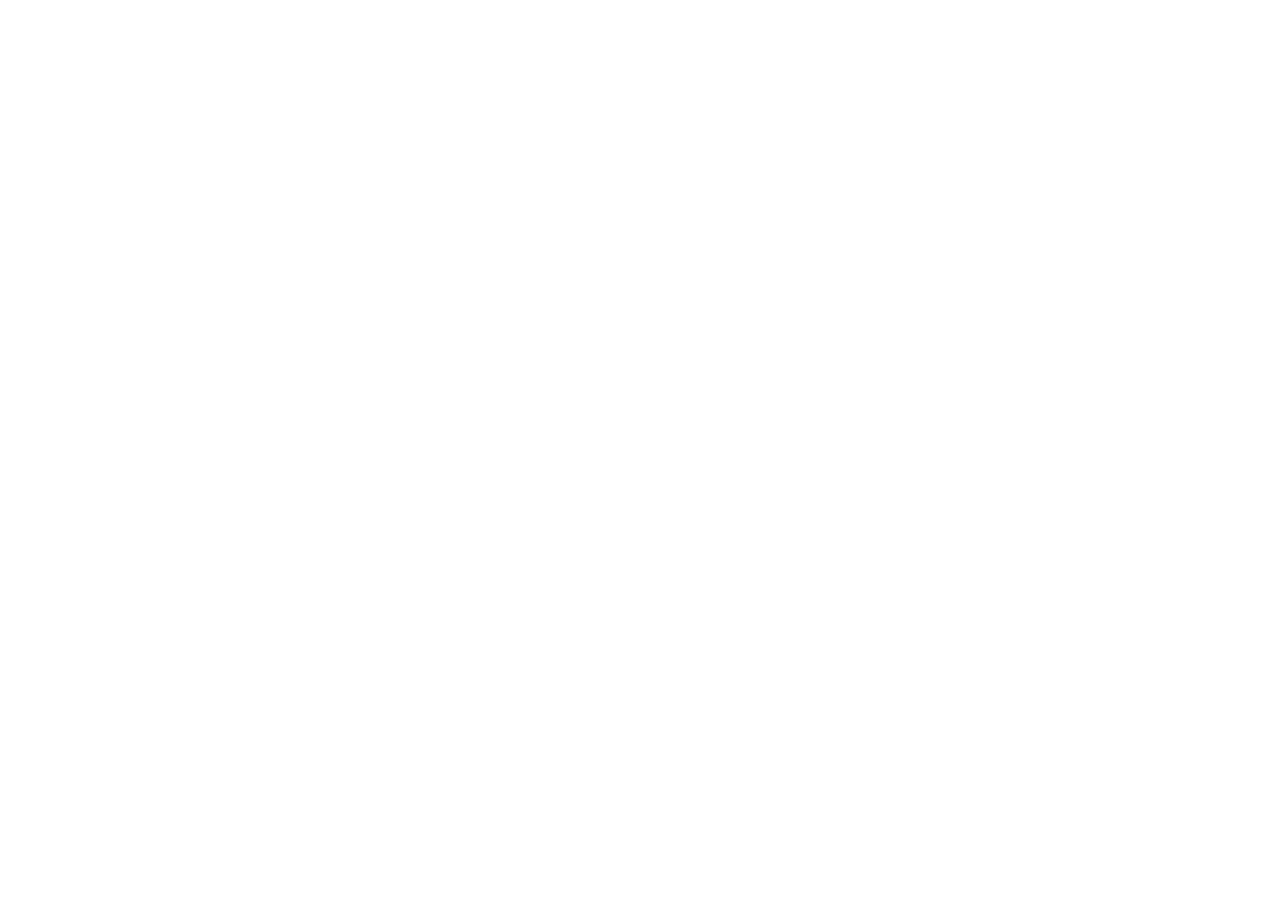
==== commit c89d9cb9: "1" ====
--- a/index.html
+++ b/index.html
@@ -1,19 +1,2 @@
-<!doctype html>
-<html lang="en">
-
-<head>
-    <meta charset="UTF-8">
-    <link rel="icon" type="image/png" href="/index/images/logo.png">
-    <meta name="viewport" content="width=device-width,initial-scale=1,user-scalable=0,maximum-scale=1">
-    <title>首页 | 凌睿工作室</title>
-    <script type="module" crossorigin src="/index/static/js/--5e376394.js"></script>
-    <link rel="stylesheet" href="/index/static/css/index.css">
-</head>
-
-<body>
-    <div id="app"></div>
-    <script>window.__moduleName = 'index';
-        window.__withBanner = true;</script>
-</body>
-
-</html>+<!doctype html><html lang="en"><head><meta charset="UTF-8"><link rel="icon" type="image/png" href="/testlr/index/images/logo.png"><meta name="viewport" content="width=device-width,initial-scale=1,user-scalable=0,maximum-scale=1"><title>首页 | 凌睿工作室</title><script type="module" crossorigin src="/testlr/index/static/js/--38803e4b.js"></script><link rel="stylesheet" href="/testlr/index/static/css/index.css"></head><body><div id="app"></div><script>window.__moduleName = 'index';
+                        window.__withBanner = true;</script></body></html>